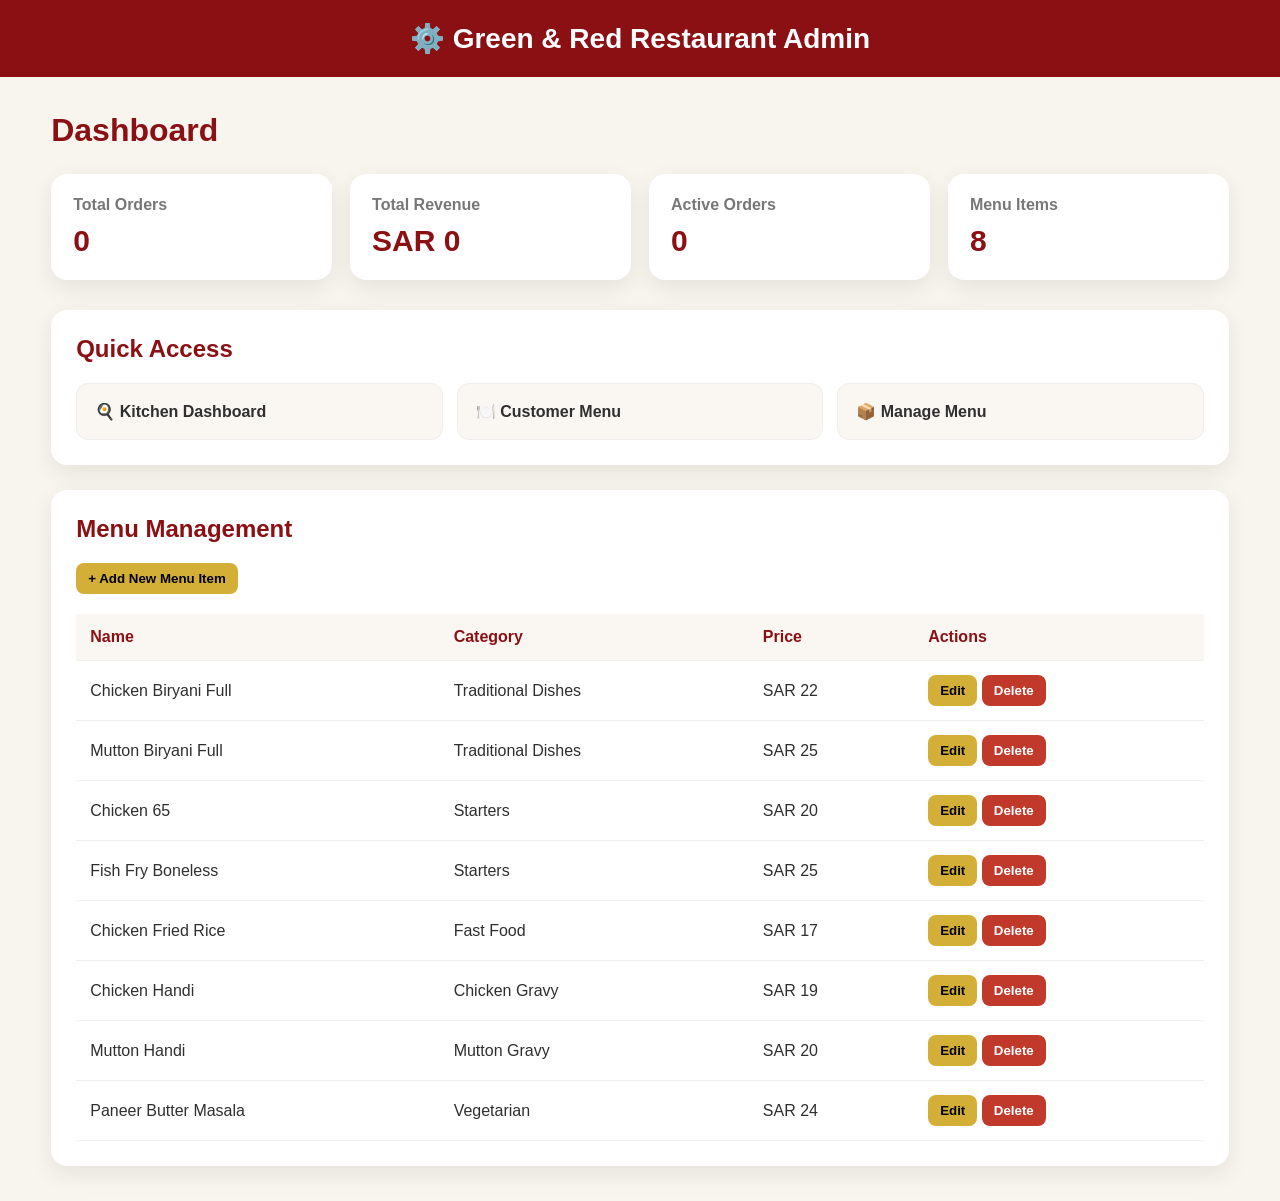
==== pages/admin.html @ 6f4e7e88 "Added dynamic menu categories linked to admin menu" ====
<!DOCTYPE html>
<html lang="en">
<head>
    <meta charset="UTF-8">
    <meta name="viewport" content="width=device-width, initial-scale=1.0">

    <title>Restaurant Admin Panel</title>

    <style>
        * {
            margin: 0;
            padding: 0;
            box-sizing: border-box;
        }

        body {
            font-family: Arial, Helvetica, sans-serif;
            background: #f8f5ef;
            color: #2f2f2f;
        }

        .page-header {
            background: #8b1014;
            color: white;
            padding: 22px;
            text-align: center;
            font-size: 28px;
            font-weight: bold;
        }

        .admin-page {
            width: 92%;
            max-width: 1200px;
            margin: 35px auto;
        }

        .admin-page h1 {
            color: #8b1014;
            margin-bottom: 25px;
        }

        .stats-grid {
            display: grid;
            grid-template-columns: repeat(auto-fit, minmax(220px, 1fr));
            gap: 18px;
            margin-bottom: 30px;
        }

        .stat-card {
            background: white;
            padding: 22px;
            border-radius: 16px;
            box-shadow: 0 8px 24px rgba(0, 0, 0, 0.08);
        }

        .stat-card h3 {
            color: #777;
            margin-bottom: 10px;
            font-size: 16px;
        }

        .stat-card strong {
            color: #8b1014;
            font-size: 30px;
        }

        .admin-section {
            background: white;
            padding: 25px;
            border-radius: 16px;
            box-shadow: 0 8px 24px rgba(0, 0, 0, 0.08);
            margin-bottom: 25px;
        }

        .admin-section h2 {
            color: #8b1014;
            margin-bottom: 20px;
        }

        .admin-links {
            display: grid;
            grid-template-columns: repeat(auto-fit, minmax(220px, 1fr));
            gap: 14px;
        }

        .admin-link {
            text-decoration: none;
            background: #faf7f2;
            color: #2f2f2f;
            padding: 18px;
            border-radius: 12px;
            font-weight: bold;
            border: 1px solid #eeeeee;
        }

        .admin-link:hover {
            border-color: #d4af37;
        }

        .menu-table {
            width: 100%;
            border-collapse: collapse;
        }

        .menu-table th,
        .menu-table td {
            padding: 14px;
            border-bottom: 1px solid #eeeeee;
            text-align: left;
        }

        .menu-table th {
            background: #faf7f2;
            color: #8b1014;
        }

        .action-button {
            border: none;
            padding: 8px 12px;
            border-radius: 8px;
            font-weight: bold;
            cursor: pointer;
        }

        .edit-button {
            background: #d4af37;
        }

        .delete-button {
            background: #c0392b;
            color: white;
        }

        @media (max-width: 700px) {
            .menu-table {
                font-size: 14px;
            }

            .menu-table th,
            .menu-table td {
                padding: 10px;
            }
        }
    </style>
</head>

<body>

    <div class="page-header">
        ⚙️ Green & Red Restaurant Admin
    </div>

    <main class="admin-page">

        <h1>Dashboard</h1>

        <section class="stats-grid">

            <div class="stat-card">
                <h3>Total Orders</h3>
                <strong id="totalOrders">0</strong>
            </div>

            <div class="stat-card">
                <h3>Total Revenue</h3>
                <strong>SAR <span id="totalRevenue">0</span></strong>
            </div>

            <div class="stat-card">
                <h3>Active Orders</h3>
                <strong id="activeOrders">0</strong>
            </div>

            <div class="stat-card">
                <h3>Menu Items</h3>
                <strong id="menuCount">0</strong>
            </div>

        </section>

        <section class="admin-section">

            <h2>Quick Access</h2>

            <div class="admin-links">

                <a class="admin-link" href="kitchen.html">
                    🍳 Kitchen Dashboard
                </a>

                <a class="admin-link" href="menu.html">
                    🍽️ Customer Menu
                </a>

                <a class="admin-link" href="#menuManagement">
                    📦 Manage Menu
                </a>

            </div>

        </section>

        <section id="menuManagement" class="admin-section">

            <h2>Menu Management</h2>
<button id="addMenuItemBtn" class="action-button edit-button" style="margin-bottom:20px;">
    + Add New Menu Item
</button>

<div id="addItemForm" style="display:none; margin-bottom:20px;">

    <input id="foodName" placeholder="Food Name"
        style="width:100%;padding:12px;margin-bottom:10px;">

    <input id="foodCategory" placeholder="Category"
        style="width:100%;padding:12px;margin-bottom:10px;">

    <input id="foodPrice" type="number" placeholder="Price"
        style="width:100%;padding:12px;margin-bottom:10px;">

    <button id="saveNewItem"
        class="action-button edit-button">
        Save Item
    </button>

</div>
            <table class="menu-table">

                <thead>
                    <tr>
                        <th>Name</th>
                        <th>Category</th>
                        <th>Price</th>
                        <th>Actions</th>
                    </tr>
                </thead>

                <tbody id="menuTableBody"></tbody>

            </table>

        </section>

    </main>

    <script>
        const defaultMenuItems = [
            {
                id: 1,
                name: "Chicken Biryani Full",
                category: "Traditional Dishes",
                price: 22
            },
            {
                id: 2,
                name: "Mutton Biryani Full",
                category: "Traditional Dishes",
                price: 25
            },
            {
                id: 3,
                name: "Chicken 65",
                category: "Starters",
                price: 20
            },
            {
                id: 4,
                name: "Fish Fry Boneless",
                category: "Starters",
                price: 25
            },
            {
                id: 5,
                name: "Chicken Fried Rice",
                category: "Fast Food",
                price: 17
            },
            {
                id: 6,
                name: "Chicken Handi",
                category: "Chicken Gravy",
                price: 19
            },
            {
                id: 7,
                name: "Mutton Handi",
                category: "Mutton Gravy",
                price: 20
            },
            {
                id: 8,
                name: "Paneer Butter Masala",
                category: "Vegetarian",
                price: 24
            }
        ];

        let menuItems =
            JSON.parse(localStorage.getItem("tableTapMenu")) ||
            defaultMenuItems;

        const orders =
            JSON.parse(localStorage.getItem("tableTapOrders")) || [];

        function loadStats() {
            const totalRevenue = orders.reduce(function (total, order) {
                return total + Number(order.total || 0);
            }, 0);

            const activeOrders = orders.filter(function (order) {
                return order.status !== "Completed";
            }).length;

            document.getElementById("totalOrders").textContent =
                orders.length;

            document.getElementById("totalRevenue").textContent =
                totalRevenue;

            document.getElementById("activeOrders").textContent =
                activeOrders;

            document.getElementById("menuCount").textContent =
                menuItems.length;
        }

        function renderMenuTable() {
            const tableBody =
                document.getElementById("menuTableBody");

            tableBody.innerHTML = "";

            menuItems.forEach(function (item) {
                const row = document.createElement("tr");

                row.innerHTML = `
                    <td>${item.name}</td>
                    <td>${item.category}</td>
                    <td>SAR ${item.price}</td>
                    <td>
                        <button
                            class="action-button edit-button"
                            onclick="editItem(${item.id})"
                        >
                            Edit
                        </button>

                        <button
                            class="action-button delete-button"
                            onclick="deleteItem(${item.id})"
                        >
                            Delete
                        </button>
                    </td>
                `;

                tableBody.appendChild(row);
            });
        }

        function editItem(itemId) {
            const item = menuItems.find(function (menuItem) {
                return menuItem.id === itemId;
            });

            if (!item) {
                return;
            }

            const newName =
                prompt("Enter item name:", item.name);

            const newPrice =
                prompt("Enter item price:", item.price);

            if (!newName || !newPrice) {
                return;
            }

            item.name = newName;
            item.price = Number(newPrice);

            saveMenu();
        }

        function deleteItem(itemId) {
            const confirmed =
                confirm("Are you sure you want to delete this item?");

            if (!confirmed) {
                return;
            }

            menuItems = menuItems.filter(function (item) {
                return item.id !== itemId;
            });

            saveMenu();
        }

        function saveMenu() {
    localStorage.setItem(
        "tableTapMenu",
        JSON.stringify(menuItems)
    );

    loadStats();
    renderMenuTable();
}

/* PASTE THE NEW ADD-ITEM CODE HERE */

const addMenuItemBtn =
    document.getElementById("addMenuItemBtn");

const addItemForm =
    document.getElementById("addItemForm");

const saveNewItem =
    document.getElementById("saveNewItem");

addMenuItemBtn.addEventListener("click", function () {
    if (addItemForm.style.display === "none") {
        addItemForm.style.display = "block";
        addMenuItemBtn.textContent = "Close Form";
    } else {
        addItemForm.style.display = "none";
        addMenuItemBtn.textContent = "+ Add New Menu Item";
    }
});

saveNewItem.addEventListener("click", function () {
    const name =
        document.getElementById("foodName").value.trim();

    const category =
        document.getElementById("foodCategory").value.trim();

    const price =
        Number(document.getElementById("foodPrice").value);

    if (!name || !category || price <= 0) {
        alert("Please enter a valid name, category and price.");
        return;
    }

    const newItem = {
        id: Date.now(),
        name: name,
        category: category,
        price: price
    };

    menuItems.push(newItem);

    document.getElementById("foodName").value = "";
    document.getElementById("foodCategory").value = "";
    document.getElementById("foodPrice").value = "";

    addItemForm.style.display = "none";
    addMenuItemBtn.textContent = "+ Add New Menu Item";

    saveMenu();

    alert("Menu item added successfully.");
});

saveMenu();

        saveMenu();
    </script>

</body>
</html>
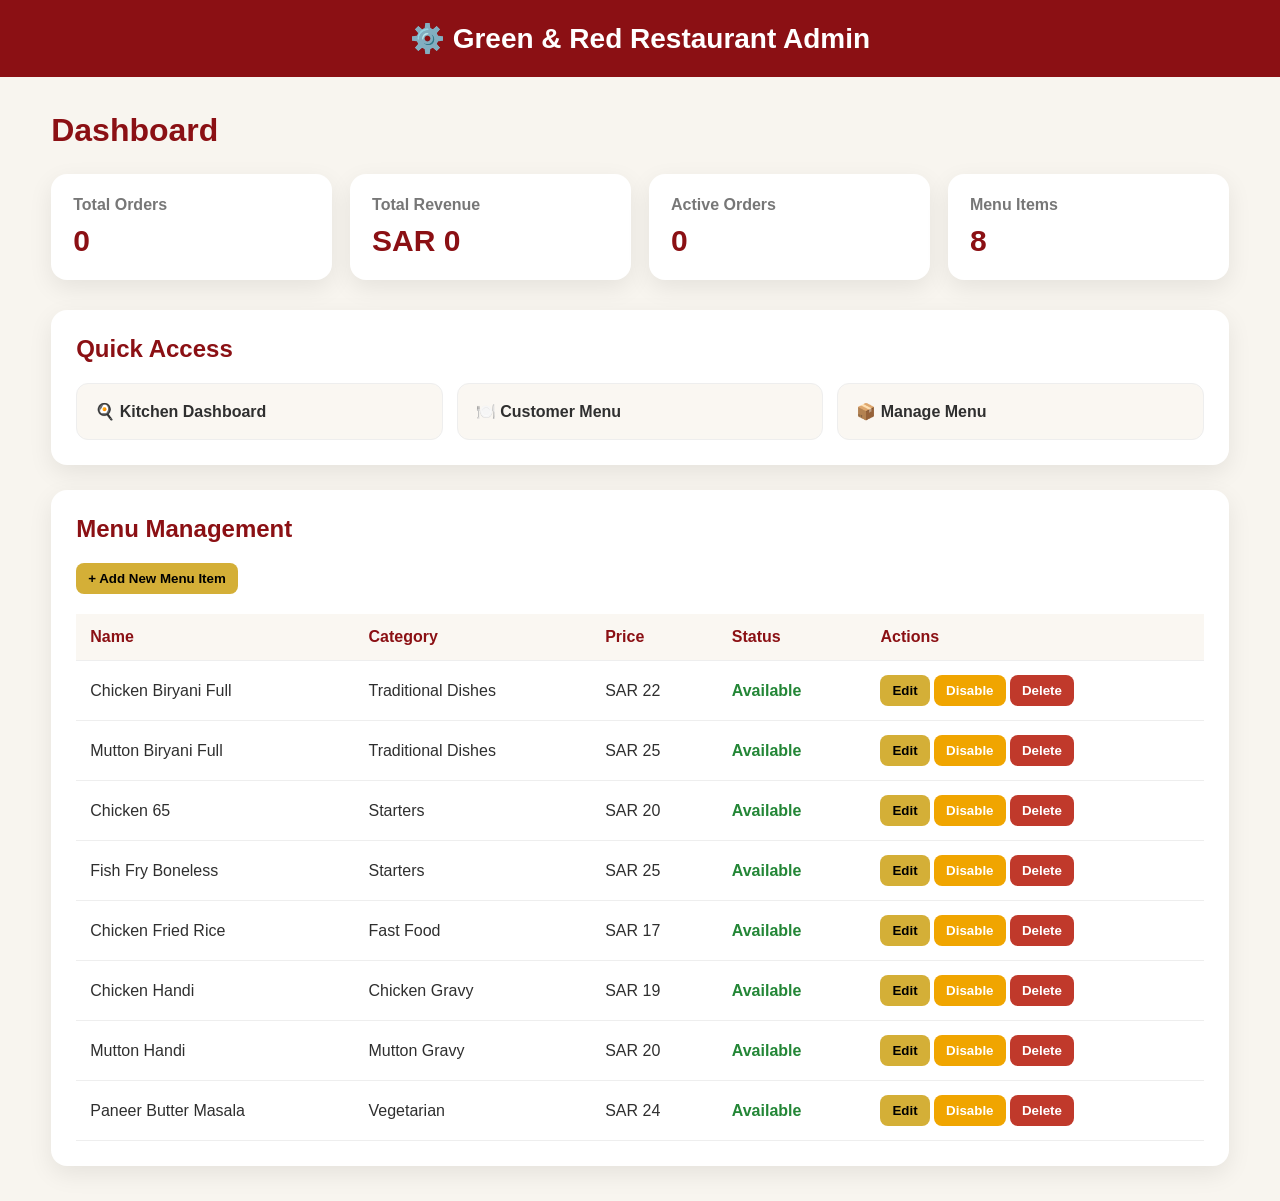
==== commit 9cd30cf8: "Added item availability and out of stock management" ====
--- a/pages/admin.html
+++ b/pages/admin.html
@@ -211,28 +211,53 @@
 
     <input id="foodName" placeholder="Food Name"
         style="width:100%;padding:12px;margin-bottom:10px;">
-
-    <input id="foodCategory" placeholder="Category"
-        style="width:100%;padding:12px;margin-bottom:10px;">
-
-    <input id="foodPrice" type="number" placeholder="Price"
-        style="width:100%;padding:12px;margin-bottom:10px;">
-
-    <button id="saveNewItem"
-        class="action-button edit-button">
-        Save Item
-    </button>
+        
+
+    <select
+    id="foodCategory"
+    style="width:100%;padding:12px;margin-bottom:10px;"
+>
+    <option value="">Select Category</option>
+</select>
+
+<input
+    id="newCategory"
+    placeholder="Or create a new category"
+    style="width:100%;padding:12px;margin-bottom:10px;"
+>
+
+    <input
+    id="foodPrice"
+    type="number"
+    placeholder="Price"
+    style="width:100%;padding:12px;margin-bottom:10px;"
+>
+
+<input
+    id="foodImage"
+    type="url"
+    placeholder="Food Image URL"
+    style="width:100%;padding:12px;margin-bottom:10px;"
+>
+
+<button
+    id="saveNewItem"
+    class="action-button edit-button"
+>
+    Save Item
+</button>
 
 </div>
             <table class="menu-table">
 
                 <thead>
                     <tr>
-                        <th>Name</th>
-                        <th>Category</th>
-                        <th>Price</th>
-                        <th>Actions</th>
-                    </tr>
+    <th>Name</th>
+    <th>Category</th>
+    <th>Price</th>
+    <th>Status</th>
+    <th>Actions</th>
+                 </tr>
                 </thead>
 
                 <tbody id="menuTableBody"></tbody>
@@ -244,231 +269,370 @@
     </main>
 
     <script>
-        const defaultMenuItems = [
-            {
-                id: 1,
-                name: "Chicken Biryani Full",
-                category: "Traditional Dishes",
-                price: 22
-            },
-            {
-                id: 2,
-                name: "Mutton Biryani Full",
-                category: "Traditional Dishes",
-                price: 25
-            },
-            {
-                id: 3,
-                name: "Chicken 65",
-                category: "Starters",
-                price: 20
-            },
-            {
-                id: 4,
-                name: "Fish Fry Boneless",
-                category: "Starters",
-                price: 25
-            },
-            {
-                id: 5,
-                name: "Chicken Fried Rice",
-                category: "Fast Food",
-                price: 17
-            },
-            {
-                id: 6,
-                name: "Chicken Handi",
-                category: "Chicken Gravy",
-                price: 19
-            },
-            {
-                id: 7,
-                name: "Mutton Handi",
-                category: "Mutton Gravy",
-                price: 20
-            },
-            {
-                id: 8,
-                name: "Paneer Butter Masala",
-                category: "Vegetarian",
-                price: 24
+    const defaultMenuItems = [
+        {
+            id: 1,
+            name: "Chicken Biryani Full",
+            category: "Traditional Dishes",
+            price: 22,
+            image: ""
+        },
+        {
+            id: 2,
+            name: "Mutton Biryani Full",
+            category: "Traditional Dishes",
+            price: 25,
+            image: ""
+        },
+        {
+            id: 3,
+            name: "Chicken 65",
+            category: "Starters",
+            price: 20,
+            image: ""
+        },
+        {
+            id: 4,
+            name: "Fish Fry Boneless",
+            category: "Starters",
+            price: 25,
+            image: ""
+        },
+        {
+            id: 5,
+            name: "Chicken Fried Rice",
+            category: "Fast Food",
+            price: 17,
+            image: ""
+        },
+        {
+            id: 6,
+            name: "Chicken Handi",
+            category: "Chicken Gravy",
+            price: 19,
+            image: ""
+        },
+        {
+            id: 7,
+            name: "Mutton Handi",
+            category: "Mutton Gravy",
+            price: 20,
+            image: ""
+        },
+        {
+            id: 8,
+            name: "Paneer Butter Masala",
+            category: "Vegetarian",
+            price: 24,
+            image: ""
+        }
+    ];
+
+    let menuItems =
+    JSON.parse(localStorage.getItem("tableTapMenu")) ||
+    defaultMenuItems;
+
+menuItems = menuItems.map(function (item) {
+    return {
+        ...item,
+        available: item.available !== false
+    };
+});
+
+    const orders =
+        JSON.parse(localStorage.getItem("tableTapOrders")) || [];
+
+    const addMenuItemBtn =
+        document.getElementById("addMenuItemBtn");
+
+    const addItemForm =
+        document.getElementById("addItemForm");
+
+    const saveNewItem =
+        document.getElementById("saveNewItem");
+
+    const foodCategory =
+        document.getElementById("foodCategory");
+
+    const newCategory =
+        document.getElementById("newCategory");
+
+    function cleanCategory(value) {
+        return String(value || "")
+            .trim()
+            .replace(/\s+/g, " ");
+    }
+
+    function categoryKey(value) {
+        return cleanCategory(value).toLowerCase();
+    }
+
+    function getCategories() {
+        const categoryMap = new Map();
+
+        menuItems.forEach(function (item) {
+            const category = cleanCategory(item.category);
+            const key = categoryKey(category);
+
+            if (category && !categoryMap.has(key)) {
+                categoryMap.set(key, category);
             }
-        ];
-
-        let menuItems =
-            JSON.parse(localStorage.getItem("tableTapMenu")) ||
-            defaultMenuItems;
-
-        const orders =
-            JSON.parse(localStorage.getItem("tableTapOrders")) || [];
-
-        function loadStats() {
-            const totalRevenue = orders.reduce(function (total, order) {
-                return total + Number(order.total || 0);
-            }, 0);
-
-            const activeOrders = orders.filter(function (order) {
-                return order.status !== "Completed";
-            }).length;
-
-            document.getElementById("totalOrders").textContent =
-                orders.length;
-
-            document.getElementById("totalRevenue").textContent =
-                totalRevenue;
-
-            document.getElementById("activeOrders").textContent =
-                activeOrders;
-
-            document.getElementById("menuCount").textContent =
-                menuItems.length;
-        }
-
-        function renderMenuTable() {
-            const tableBody =
-                document.getElementById("menuTableBody");
-
-            tableBody.innerHTML = "";
-
-            menuItems.forEach(function (item) {
-                const row = document.createElement("tr");
-
-                row.innerHTML = `
-                    <td>${item.name}</td>
-                    <td>${item.category}</td>
-                    <td>SAR ${item.price}</td>
-                    <td>
-                        <button
-                            class="action-button edit-button"
-                            onclick="editItem(${item.id})"
-                        >
-                            Edit
-                        </button>
-
-                        <button
-                            class="action-button delete-button"
-                            onclick="deleteItem(${item.id})"
-                        >
-                            Delete
-                        </button>
-                    </td>
-                `;
-
-                tableBody.appendChild(row);
+        });
+
+        return Array.from(categoryMap.values());
+    }
+
+    function loadCategoryOptions() {
+        foodCategory.innerHTML =
+            `<option value="">Select Category</option>`;
+
+        getCategories().forEach(function (category) {
+            const option = document.createElement("option");
+
+            option.value = category;
+            option.textContent = category;
+
+            foodCategory.appendChild(option);
+        });
+    }
+
+    function loadStats() {
+        const totalRevenue = orders.reduce(function (total, order) {
+            return total + Number(order.total || 0);
+        }, 0);
+
+        const activeOrders = orders.filter(function (order) {
+            return order.status !== "Completed";
+        }).length;
+
+        document.getElementById("totalOrders").textContent =
+            orders.length;
+
+        document.getElementById("totalRevenue").textContent =
+            totalRevenue;
+
+        document.getElementById("activeOrders").textContent =
+            activeOrders;
+
+        document.getElementById("menuCount").textContent =
+            menuItems.length;
+    }
+
+    function renderMenuTable() {
+        const tableBody =
+            document.getElementById("menuTableBody");
+
+        tableBody.innerHTML = "";
+
+        menuItems.forEach(function (item) {
+            const row = document.createElement("tr");
+
+            row.innerHTML = `
+    <td>
+        ${
+            item.image
+                ? `<img src="${item.image}"
+                      alt="${item.name}"
+                      style="width:60px;height:45px;
+                      object-fit:cover;border-radius:8px;
+                      margin-right:10px;vertical-align:middle;">`
+                : ""
+        }
+
+        ${item.name}
+    </td>
+
+    <td>${item.category}</td>
+
+    <td>SAR ${item.price}</td>
+
+    <td>
+        ${
+            item.available
+                ? `<strong style="color:#238636;">Available</strong>`
+                : `<strong style="color:#c0392b;">Out of Stock</strong>`
+        }
+    </td>
+
+    <td>
+        <button
+            class="action-button edit-button"
+            onclick="editItem(${item.id})"
+        >
+            Edit
+        </button>
+
+        <button
+            class="action-button"
+            style="
+                background:${item.available ? "#f0a500" : "#2e9d56"};
+                color:white;
+            "
+            onclick="toggleAvailability(${item.id})"
+        >
+            ${item.available ? "Disable" : "Enable"}
+        </button>
+
+        <button
+            class="action-button delete-button"
+            onclick="deleteItem(${item.id})"
+        >
+            Delete
+        </button>
+    </td>
+`;
+
+            tableBody.appendChild(row);
+        });
+    }
+
+    function editItem(itemId) {
+        const item = menuItems.find(function (menuItem) {
+            return String(menuItem.id) === String(itemId);
+        });
+
+        if (!item) {
+            return;
+        }
+
+        const newName =
+            prompt("Enter item name:", item.name);
+
+        const newPrice =
+            prompt("Enter item price:", item.price);
+
+        const newImage =
+            prompt("Enter image URL:", item.image || "");
+
+        if (!newName || !newPrice) {
+            return;
+        }
+
+        item.name = newName.trim();
+        item.price = Number(newPrice);
+        item.image = newImage ? newImage.trim() : "";
+
+        saveMenu();
+    }
+function toggleAvailability(itemId) {
+    const item = menuItems.find(function (menuItem) {
+        return String(menuItem.id) === String(itemId);
+    });
+
+    if (!item) {
+        return;
+    }
+
+    item.available = !item.available;
+
+    saveMenu();
+}
+    function deleteItem(itemId) {
+        const confirmed =
+            confirm("Are you sure you want to delete this item?");
+
+        if (!confirmed) {
+            return;
+        }
+
+        menuItems = menuItems.filter(function (item) {
+            return String(item.id) !== String(itemId);
+        });
+
+        saveMenu();
+    }
+
+    function saveMenu() {
+        localStorage.setItem(
+            "tableTapMenu",
+            JSON.stringify(menuItems)
+        );
+
+        loadStats();
+        renderMenuTable();
+        loadCategoryOptions();
+    }
+
+    addMenuItemBtn.addEventListener("click", function () {
+        const isHidden =
+            addItemForm.style.display === "none";
+
+        addItemForm.style.display =
+            isHidden ? "block" : "none";
+
+        addMenuItemBtn.textContent =
+            isHidden
+                ? "Close Form"
+                : "+ Add New Menu Item";
+    });
+
+    saveNewItem.addEventListener("click", function () {
+        const name =
+            document.getElementById("foodName").value.trim();
+
+        const selectedCategory =
+            cleanCategory(foodCategory.value);
+
+        const typedCategory =
+            cleanCategory(newCategory.value);
+
+        const price =
+            Number(document.getElementById("foodPrice").value);
+
+        const image =
+            document.getElementById("foodImage").value.trim();
+
+        if (!name || price <= 0) {
+            alert("Please enter a valid food name and price.");
+            return;
+        }
+
+        if (!selectedCategory && !typedCategory) {
+            alert("Please select or create a category.");
+            return;
+        }
+
+        const existingCategory =
+            getCategories().find(function (category) {
+                return (
+                    categoryKey(category) ===
+                    categoryKey(typedCategory)
+                );
             });
-        }
-
-        function editItem(itemId) {
-            const item = menuItems.find(function (menuItem) {
-                return menuItem.id === itemId;
-            });
-
-            if (!item) {
-                return;
-            }
-
-            const newName =
-                prompt("Enter item name:", item.name);
-
-            const newPrice =
-                prompt("Enter item price:", item.price);
-
-            if (!newName || !newPrice) {
-                return;
-            }
-
-            item.name = newName;
-            item.price = Number(newPrice);
-
-            saveMenu();
-        }
-
-        function deleteItem(itemId) {
-            const confirmed =
-                confirm("Are you sure you want to delete this item?");
-
-            if (!confirmed) {
-                return;
-            }
-
-            menuItems = menuItems.filter(function (item) {
-                return item.id !== itemId;
-            });
-
-            saveMenu();
-        }
-
-        function saveMenu() {
-    localStorage.setItem(
-        "tableTapMenu",
-        JSON.stringify(menuItems)
-    );
-
-    loadStats();
-    renderMenuTable();
-}
-
-/* PASTE THE NEW ADD-ITEM CODE HERE */
-
-const addMenuItemBtn =
-    document.getElementById("addMenuItemBtn");
-
-const addItemForm =
-    document.getElementById("addItemForm");
-
-const saveNewItem =
-    document.getElementById("saveNewItem");
-
-addMenuItemBtn.addEventListener("click", function () {
-    if (addItemForm.style.display === "none") {
-        addItemForm.style.display = "block";
-        addMenuItemBtn.textContent = "Close Form";
-    } else {
+
+        const finalCategory =
+            typedCategory
+                ? existingCategory || typedCategory
+                : selectedCategory;
+
+        const newItem = {
+    id: Date.now(),
+    name: name,
+    category: finalCategory,
+    price: price,
+    image: image,
+    available: true
+};
+
+        menuItems.push(newItem);
+
+        document.getElementById("foodName").value = "";
+        document.getElementById("foodPrice").value = "";
+        document.getElementById("foodImage").value = "";
+        foodCategory.value = "";
+        newCategory.value = "";
+
         addItemForm.style.display = "none";
-        addMenuItemBtn.textContent = "+ Add New Menu Item";
-    }
-});
-
-saveNewItem.addEventListener("click", function () {
-    const name =
-        document.getElementById("foodName").value.trim();
-
-    const category =
-        document.getElementById("foodCategory").value.trim();
-
-    const price =
-        Number(document.getElementById("foodPrice").value);
-
-    if (!name || !category || price <= 0) {
-        alert("Please enter a valid name, category and price.");
-        return;
-    }
-
-    const newItem = {
-        id: Date.now(),
-        name: name,
-        category: category,
-        price: price
-    };
-
-    menuItems.push(newItem);
-
-    document.getElementById("foodName").value = "";
-    document.getElementById("foodCategory").value = "";
-    document.getElementById("foodPrice").value = "";
-
-    addItemForm.style.display = "none";
-    addMenuItemBtn.textContent = "+ Add New Menu Item";
-
+        addMenuItemBtn.textContent =
+            "+ Add New Menu Item";
+
+        saveMenu();
+
+        alert("Menu item added successfully.");
+    });
+
+    loadCategoryOptions();
     saveMenu();
-
-    alert("Menu item added successfully.");
-});
-
-saveMenu();
-
-        saveMenu();
-    </script>
-
+</script>
 </body>
 </html>
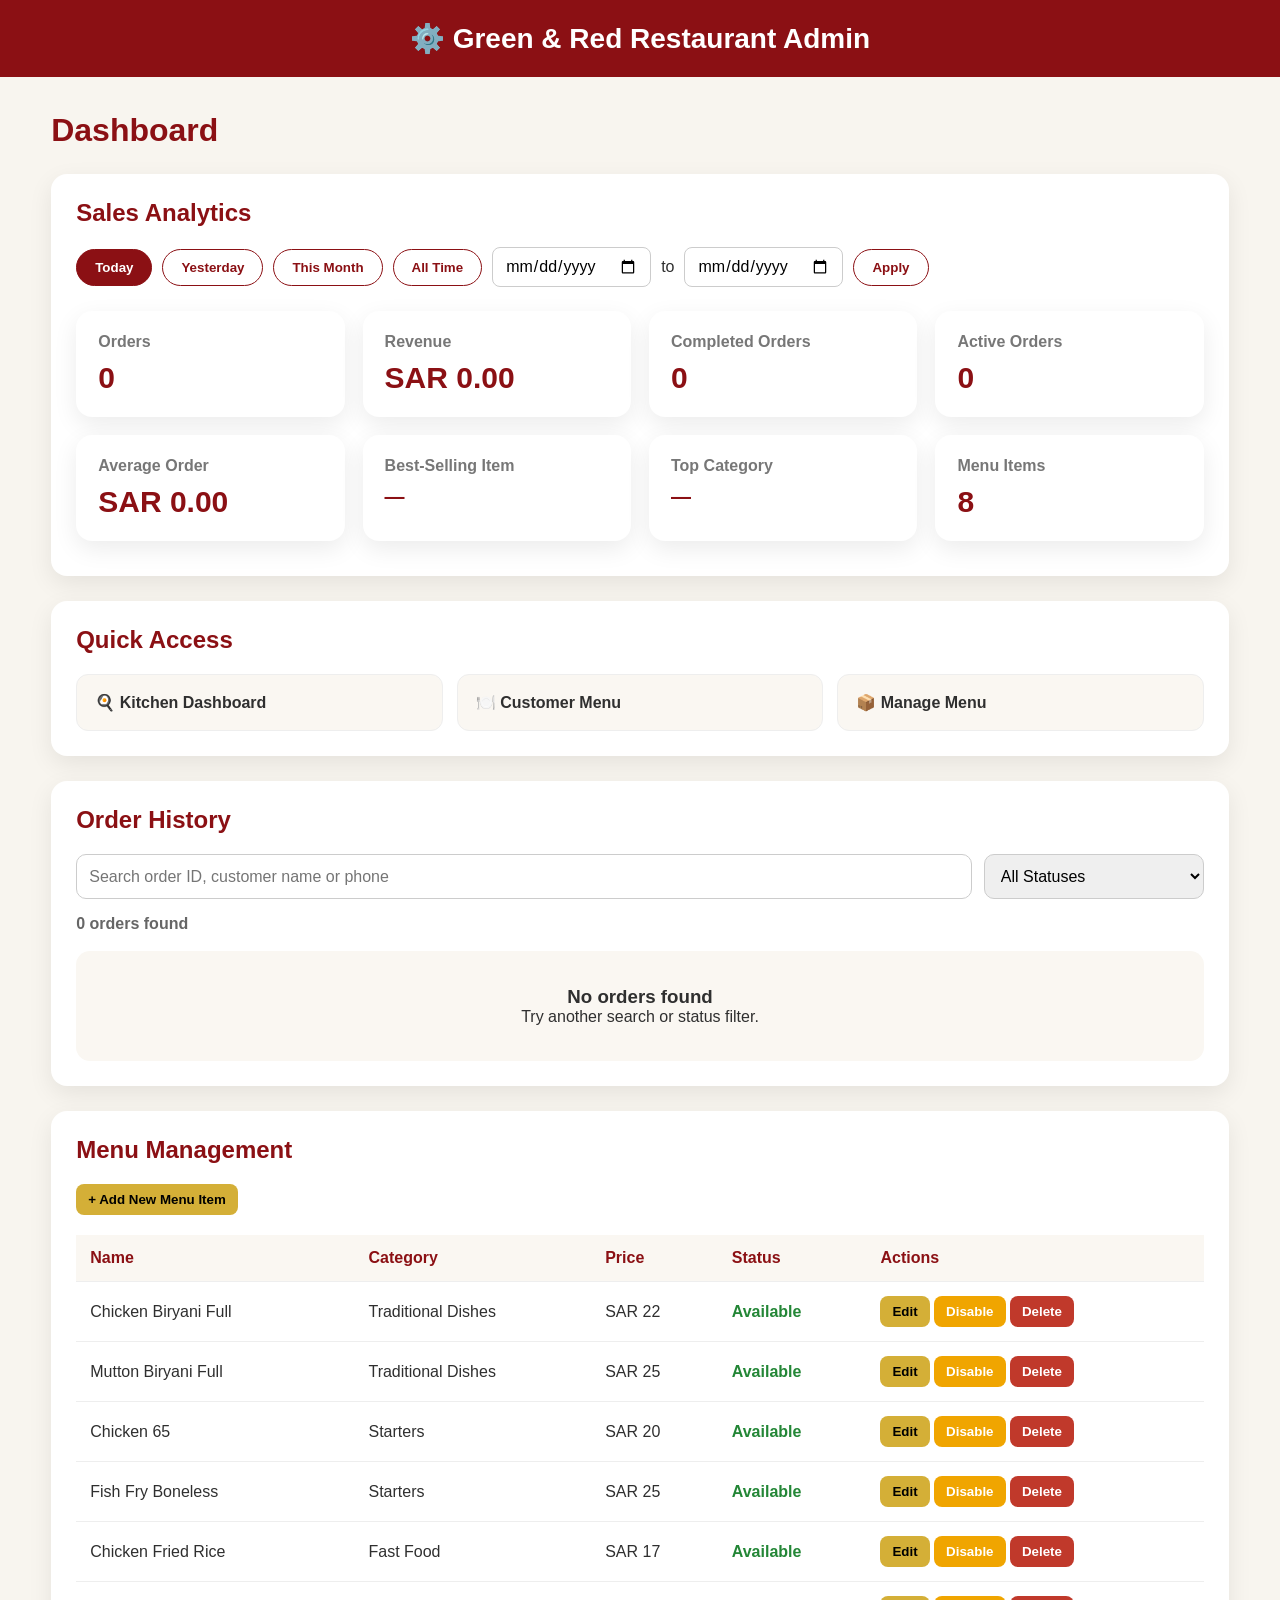
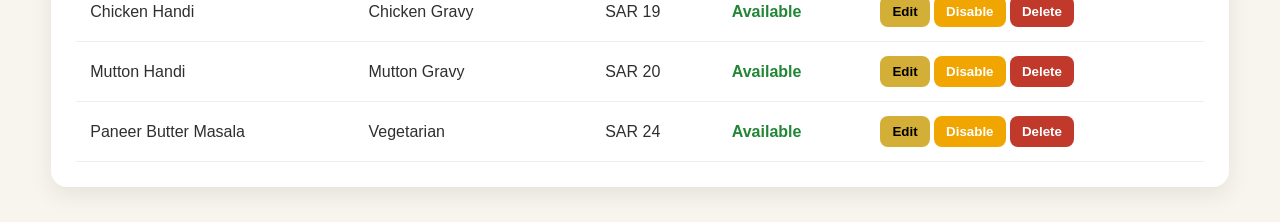
==== commit 8bf832cb: "Added sales analytics and searchable order history" ====
--- a/pages/admin.html
+++ b/pages/admin.html
@@ -3,7 +3,6 @@
 <head>
     <meta charset="UTF-8">
     <meta name="viewport" content="width=device-width, initial-scale=1.0">
-
     <title>Restaurant Admin Panel</title>
 
     <style>
@@ -34,34 +33,9 @@
             margin: 35px auto;
         }
 
-        .admin-page h1 {
+        .admin-page > h1 {
             color: #8b1014;
             margin-bottom: 25px;
-        }
-
-        .stats-grid {
-            display: grid;
-            grid-template-columns: repeat(auto-fit, minmax(220px, 1fr));
-            gap: 18px;
-            margin-bottom: 30px;
-        }
-
-        .stat-card {
-            background: white;
-            padding: 22px;
-            border-radius: 16px;
-            box-shadow: 0 8px 24px rgba(0, 0, 0, 0.08);
-        }
-
-        .stat-card h3 {
-            color: #777;
-            margin-bottom: 10px;
-            font-size: 16px;
-        }
-
-        .stat-card strong {
-            color: #8b1014;
-            font-size: 30px;
         }
 
         .admin-section {
@@ -75,6 +49,73 @@
         .admin-section h2 {
             color: #8b1014;
             margin-bottom: 20px;
+        }
+
+        .stats-grid {
+            display: grid;
+            grid-template-columns: repeat(auto-fit, minmax(220px, 1fr));
+            gap: 18px;
+            margin-bottom: 10px;
+        }
+
+        .stat-card {
+            background: white;
+            padding: 22px;
+            border-radius: 16px;
+            box-shadow: 0 8px 24px rgba(0, 0, 0, 0.08);
+        }
+
+        .stat-card h3 {
+            color: #777;
+            margin-bottom: 10px;
+            font-size: 16px;
+        }
+
+        .stat-card strong {
+            color: #8b1014;
+            font-size: 30px;
+        }
+
+        #bestSellingItem,
+        #topCategory {
+            font-size: 20px;
+        }
+
+        .analytics-filters {
+            display: flex;
+            flex-wrap: wrap;
+            align-items: center;
+            gap: 10px;
+            margin-bottom: 24px;
+        }
+
+        .analytics-filter {
+            border: 1px solid #8b1014;
+            background: white;
+            color: #8b1014;
+            padding: 10px 18px;
+            border-radius: 25px;
+            font-weight: bold;
+            cursor: pointer;
+        }
+
+        .analytics-filter.active {
+            background: #8b1014;
+            color: white;
+        }
+
+        .custom-date-filter {
+            display: flex;
+            align-items: center;
+            flex-wrap: wrap;
+            gap: 10px;
+        }
+
+        .custom-date-filter input {
+            padding: 9px 12px;
+            border: 1px solid #cccccc;
+            border-radius: 8px;
+            font: inherit;
         }
 
         .admin-links {
@@ -97,6 +138,106 @@
             border-color: #d4af37;
         }
 
+        .order-history-filters {
+            display: grid;
+            grid-template-columns: 1fr 220px;
+            gap: 12px;
+            margin-bottom: 16px;
+        }
+
+        .order-history-filters input,
+        .order-history-filters select {
+            width: 100%;
+            padding: 12px;
+            border: 1px solid #cccccc;
+            border-radius: 10px;
+            font: inherit;
+        }
+
+        .order-history-count {
+            margin-bottom: 18px;
+            color: #666666;
+            font-weight: bold;
+        }
+
+        .order-history-grid {
+            display: grid;
+            grid-template-columns: repeat(auto-fit, minmax(320px, 1fr));
+            gap: 18px;
+        }
+
+        .history-order-card {
+            background: #faf7f2;
+            border: 1px solid #eeeeee;
+            border-radius: 14px;
+            padding: 18px;
+        }
+
+        .history-order-card h3 {
+            color: #8b1014;
+            margin-bottom: 12px;
+        }
+
+        .history-order-meta {
+            margin-bottom: 14px;
+        }
+
+        .history-order-meta p {
+            margin: 6px 0;
+        }
+
+        .history-order-item {
+            display: flex;
+            justify-content: space-between;
+            gap: 12px;
+            padding: 7px 0;
+            border-bottom: 1px solid #e8e8e8;
+        }
+
+        .history-order-footer {
+            margin-top: 14px;
+            display: flex;
+            justify-content: space-between;
+            align-items: center;
+            gap: 12px;
+        }
+
+        .history-status {
+            display: inline-block;
+            padding: 7px 11px;
+            border-radius: 20px;
+            font-weight: bold;
+            background: #eeeeee;
+        }
+
+        .history-status-completed,
+        .history-status-ready {
+            background: #dff5e5;
+            color: #237944;
+        }
+
+        .history-status-preparing {
+            background: #ffe0a3;
+            color: #9a5d00;
+        }
+
+        .history-status-accepted {
+            background: #fff2c7;
+            color: #886700;
+        }
+
+        .history-status-new {
+            background: #ffe5e5;
+            color: #8b1014;
+        }
+
+        .history-empty {
+            background: #faf7f2;
+            padding: 35px;
+            border-radius: 14px;
+            text-align: center;
+        }
+
         .menu-table {
             width: 100%;
             border-collapse: collapse;
@@ -131,508 +272,856 @@
             color: white;
         }
 
+        .form-control {
+            width: 100%;
+            padding: 12px;
+            margin-bottom: 10px;
+        }
+
         @media (max-width: 700px) {
             .menu-table {
                 font-size: 14px;
+                display: block;
+                overflow-x: auto;
             }
 
             .menu-table th,
             .menu-table td {
                 padding: 10px;
             }
+
+            .order-history-filters {
+                grid-template-columns: 1fr;
+            }
+        }
+
+        @media (max-width: 600px) {
+            .custom-date-filter {
+                width: 100%;
+            }
+
+            .custom-date-filter input {
+                flex: 1;
+                min-width: 140px;
+            }
         }
     </style>
 </head>
 
 <body>
-
     <div class="page-header">
         ⚙️ Green & Red Restaurant Admin
     </div>
 
     <main class="admin-page">
-
         <h1>Dashboard</h1>
 
-        <section class="stats-grid">
-
-            <div class="stat-card">
-                <h3>Total Orders</h3>
-                <strong id="totalOrders">0</strong>
+        <section class="admin-section">
+            <h2>Sales Analytics</h2>
+
+            <div class="analytics-filters">
+                <button type="button" class="analytics-filter active" data-period="today">Today</button>
+                <button type="button" class="analytics-filter" data-period="yesterday">Yesterday</button>
+                <button type="button" class="analytics-filter" data-period="month">This Month</button>
+                <button type="button" class="analytics-filter" data-period="all">All Time</button>
+
+                <div class="custom-date-filter">
+                    <input type="date" id="analyticsStartDate" aria-label="Start date">
+                    <span>to</span>
+                    <input type="date" id="analyticsEndDate" aria-label="End date">
+                    <button type="button" id="applyCustomDate" class="analytics-filter">Apply</button>
+                </div>
             </div>
 
-            <div class="stat-card">
-                <h3>Total Revenue</h3>
-                <strong>SAR <span id="totalRevenue">0</span></strong>
+            <section class="stats-grid">
+                <div class="stat-card">
+                    <h3>Orders</h3>
+                    <strong id="totalOrders">0</strong>
+                </div>
+
+                <div class="stat-card">
+                    <h3>Revenue</h3>
+                    <strong>SAR <span id="totalRevenue">0.00</span></strong>
+                </div>
+
+                <div class="stat-card">
+                    <h3>Completed Orders</h3>
+                    <strong id="completedOrders">0</strong>
+                </div>
+
+                <div class="stat-card">
+                    <h3>Active Orders</h3>
+                    <strong id="activeOrders">0</strong>
+                </div>
+
+                <div class="stat-card">
+                    <h3>Average Order</h3>
+                    <strong>SAR <span id="averageOrder">0.00</span></strong>
+                </div>
+
+                <div class="stat-card">
+                    <h3>Best-Selling Item</h3>
+                    <strong id="bestSellingItem">—</strong>
+                </div>
+
+                <div class="stat-card">
+                    <h3>Top Category</h3>
+                    <strong id="topCategory">—</strong>
+                </div>
+
+                <div class="stat-card">
+                    <h3>Menu Items</h3>
+                    <strong id="menuCount">0</strong>
+                </div>
+            </section>
+        </section>
+
+        <section class="admin-section">
+            <h2>Quick Access</h2>
+
+            <div class="admin-links">
+                <a class="admin-link" href="kitchen.html">🍳 Kitchen Dashboard</a>
+                <a class="admin-link" href="menu.html">🍽️ Customer Menu</a>
+                <a class="admin-link" href="#menuManagement">📦 Manage Menu</a>
             </div>
-
-            <div class="stat-card">
-                <h3>Active Orders</h3>
-                <strong id="activeOrders">0</strong>
+        </section>
+
+        <section id="orderHistory" class="admin-section">
+            <h2>Order History</h2>
+
+            <div class="order-history-filters">
+                <input
+                    type="search"
+                    id="orderSearch"
+                    placeholder="Search order ID, customer name or phone"
+                >
+
+                <select id="orderStatusFilter">
+                    <option value="all">All Statuses</option>
+                    <option value="New">New</option>
+                    <option value="Accepted">Accepted</option>
+                    <option value="Preparing">Preparing</option>
+                    <option value="Ready">Ready</option>
+                    <option value="Completed">Completed</option>
+                </select>
             </div>
 
-            <div class="stat-card">
-                <h3>Menu Items</h3>
-                <strong id="menuCount">0</strong>
+            <p id="orderHistoryCount" class="order-history-count">0 orders found</p>
+            <div id="orderHistoryContainer" class="order-history-grid"></div>
+        </section>
+
+        <section id="menuManagement" class="admin-section">
+            <h2>Menu Management</h2>
+
+            <button
+                id="addMenuItemBtn"
+                class="action-button edit-button"
+                style="margin-bottom:20px;"
+            >
+                + Add New Menu Item
+            </button>
+
+            <div id="addItemForm" style="display:none; margin-bottom:20px;">
+                <input id="foodName" class="form-control" placeholder="Food Name">
+
+                <select id="foodCategory" class="form-control">
+                    <option value="">Select Category</option>
+                </select>
+
+                <input
+                    id="newCategory"
+                    class="form-control"
+                    placeholder="Or create a new category"
+                >
+
+                <input
+                    id="foodPrice"
+                    class="form-control"
+                    type="number"
+                    placeholder="Price"
+                >
+
+                <input
+                    id="foodImage"
+                    class="form-control"
+                    type="url"
+                    placeholder="Food Image URL"
+                >
+
+                <button id="saveNewItem" class="action-button edit-button">
+                    Save Item
+                </button>
             </div>
 
-        </section>
-
-        <section class="admin-section">
-
-            <h2>Quick Access</h2>
-
-            <div class="admin-links">
-
-                <a class="admin-link" href="kitchen.html">
-                    🍳 Kitchen Dashboard
-                </a>
-
-                <a class="admin-link" href="menu.html">
-                    🍽️ Customer Menu
-                </a>
-
-                <a class="admin-link" href="#menuManagement">
-                    📦 Manage Menu
-                </a>
-
-            </div>
-
-        </section>
-
-        <section id="menuManagement" class="admin-section">
-
-            <h2>Menu Management</h2>
-<button id="addMenuItemBtn" class="action-button edit-button" style="margin-bottom:20px;">
-    + Add New Menu Item
-</button>
-
-<div id="addItemForm" style="display:none; margin-bottom:20px;">
-
-    <input id="foodName" placeholder="Food Name"
-        style="width:100%;padding:12px;margin-bottom:10px;">
-        
-
-    <select
-    id="foodCategory"
-    style="width:100%;padding:12px;margin-bottom:10px;"
->
-    <option value="">Select Category</option>
-</select>
-
-<input
-    id="newCategory"
-    placeholder="Or create a new category"
-    style="width:100%;padding:12px;margin-bottom:10px;"
->
-
-    <input
-    id="foodPrice"
-    type="number"
-    placeholder="Price"
-    style="width:100%;padding:12px;margin-bottom:10px;"
->
-
-<input
-    id="foodImage"
-    type="url"
-    placeholder="Food Image URL"
-    style="width:100%;padding:12px;margin-bottom:10px;"
->
-
-<button
-    id="saveNewItem"
-    class="action-button edit-button"
->
-    Save Item
-</button>
-
-</div>
             <table class="menu-table">
-
                 <thead>
                     <tr>
-    <th>Name</th>
-    <th>Category</th>
-    <th>Price</th>
-    <th>Status</th>
-    <th>Actions</th>
-                 </tr>
+                        <th>Name</th>
+                        <th>Category</th>
+                        <th>Price</th>
+                        <th>Status</th>
+                        <th>Actions</th>
+                    </tr>
                 </thead>
-
                 <tbody id="menuTableBody"></tbody>
-
             </table>
-
         </section>
-
     </main>
 
     <script>
-    const defaultMenuItems = [
-        {
-            id: 1,
-            name: "Chicken Biryani Full",
-            category: "Traditional Dishes",
-            price: 22,
-            image: ""
-        },
-        {
-            id: 2,
-            name: "Mutton Biryani Full",
-            category: "Traditional Dishes",
-            price: 25,
-            image: ""
-        },
-        {
-            id: 3,
-            name: "Chicken 65",
-            category: "Starters",
-            price: 20,
-            image: ""
-        },
-        {
-            id: 4,
-            name: "Fish Fry Boneless",
-            category: "Starters",
-            price: 25,
-            image: ""
-        },
-        {
-            id: 5,
-            name: "Chicken Fried Rice",
-            category: "Fast Food",
-            price: 17,
-            image: ""
-        },
-        {
-            id: 6,
-            name: "Chicken Handi",
-            category: "Chicken Gravy",
-            price: 19,
-            image: ""
-        },
-        {
-            id: 7,
-            name: "Mutton Handi",
-            category: "Mutton Gravy",
-            price: 20,
-            image: ""
-        },
-        {
-            id: 8,
-            name: "Paneer Butter Masala",
-            category: "Vegetarian",
-            price: 24,
-            image: ""
-        }
-    ];
-
-    let menuItems =
-    JSON.parse(localStorage.getItem("tableTapMenu")) ||
-    defaultMenuItems;
-
-menuItems = menuItems.map(function (item) {
-    return {
-        ...item,
-        available: item.available !== false
-    };
-});
-
-    const orders =
-        JSON.parse(localStorage.getItem("tableTapOrders")) || [];
-
-    const addMenuItemBtn =
-        document.getElementById("addMenuItemBtn");
-
-    const addItemForm =
-        document.getElementById("addItemForm");
-
-    const saveNewItem =
-        document.getElementById("saveNewItem");
-
-    const foodCategory =
-        document.getElementById("foodCategory");
-
-    const newCategory =
-        document.getElementById("newCategory");
-
-    function cleanCategory(value) {
-        return String(value || "")
-            .trim()
-            .replace(/\s+/g, " ");
-    }
-
-    function categoryKey(value) {
-        return cleanCategory(value).toLowerCase();
-    }
-
-    function getCategories() {
-        const categoryMap = new Map();
-
-        menuItems.forEach(function (item) {
-            const category = cleanCategory(item.category);
-            const key = categoryKey(category);
-
-            if (category && !categoryMap.has(key)) {
-                categoryMap.set(key, category);
-            }
+        const defaultMenuItems = [
+            { id: 1, name: "Chicken Biryani Full", category: "Traditional Dishes", price: 22, image: "", available: true },
+            { id: 2, name: "Mutton Biryani Full", category: "Traditional Dishes", price: 25, image: "", available: true },
+            { id: 3, name: "Chicken 65", category: "Starters", price: 20, image: "", available: true },
+            { id: 4, name: "Fish Fry Boneless", category: "Starters", price: 25, image: "", available: true },
+            { id: 5, name: "Chicken Fried Rice", category: "Fast Food", price: 17, image: "", available: true },
+            { id: 6, name: "Chicken Handi", category: "Chicken Gravy", price: 19, image: "", available: true },
+            { id: 7, name: "Mutton Handi", category: "Mutton Gravy", price: 20, image: "", available: true },
+            { id: 8, name: "Paneer Butter Masala", category: "Vegetarian", price: 24, image: "", available: true }
+        ];
+
+        let menuItems =
+            JSON.parse(localStorage.getItem("tableTapMenu")) ||
+            defaultMenuItems;
+
+        menuItems = menuItems.map(function (item) {
+            return {
+                ...item,
+                available: item.available !== false
+            };
         });
 
-        return Array.from(categoryMap.values());
-    }
-
-    function loadCategoryOptions() {
-        foodCategory.innerHTML =
-            `<option value="">Select Category</option>`;
-
-        getCategories().forEach(function (category) {
-            const option = document.createElement("option");
-
-            option.value = category;
-            option.textContent = category;
-
-            foodCategory.appendChild(option);
+        let orders =
+            JSON.parse(localStorage.getItem("tableTapOrders")) || [];
+
+        let selectedAnalyticsPeriod = "today";
+        let customStartDate = null;
+        let customEndDate = null;
+
+        const addMenuItemBtn = document.getElementById("addMenuItemBtn");
+        const addItemForm = document.getElementById("addItemForm");
+        const saveNewItem = document.getElementById("saveNewItem");
+        const foodCategory = document.getElementById("foodCategory");
+        const newCategory = document.getElementById("newCategory");
+
+        const orderSearch = document.getElementById("orderSearch");
+        const orderStatusFilter = document.getElementById("orderStatusFilter");
+        const orderHistoryContainer = document.getElementById("orderHistoryContainer");
+        const orderHistoryCount = document.getElementById("orderHistoryCount");
+
+        const analyticsFilterButtons =
+            document.querySelectorAll(".analytics-filter[data-period]");
+
+        const startDateInput =
+            document.getElementById("analyticsStartDate");
+
+        const endDateInput =
+            document.getElementById("analyticsEndDate");
+
+        const applyCustomDateButton =
+            document.getElementById("applyCustomDate");
+
+        function cleanCategory(value) {
+            return String(value || "")
+                .trim()
+                .replace(/\s+/g, " ");
+        }
+
+        function categoryKey(value) {
+            return cleanCategory(value).toLowerCase();
+        }
+
+        function getCategories() {
+            const categoryMap = new Map();
+
+            menuItems.forEach(function (item) {
+                const category = cleanCategory(item.category);
+                const key = categoryKey(category);
+
+                if (category && !categoryMap.has(key)) {
+                    categoryMap.set(key, category);
+                }
+            });
+
+            return Array.from(categoryMap.values());
+        }
+
+        function loadCategoryOptions() {
+            foodCategory.innerHTML =
+                '<option value="">Select Category</option>';
+
+            getCategories().forEach(function (category) {
+                const option = document.createElement("option");
+                option.value = category;
+                option.textContent = category;
+                foodCategory.appendChild(option);
+            });
+        }
+
+        function getOrderDate(order) {
+            const dateValue = order.createdAt || order.completedAt;
+            const parsedDate = new Date(dateValue);
+
+            return Number.isNaN(parsedDate.getTime())
+                ? null
+                : parsedDate;
+        }
+
+        function isSameDay(firstDate, secondDate) {
+            return (
+                firstDate.getFullYear() === secondDate.getFullYear() &&
+                firstDate.getMonth() === secondDate.getMonth() &&
+                firstDate.getDate() === secondDate.getDate()
+            );
+        }
+
+        function filterOrdersByPeriod(period) {
+            const now = new Date();
+
+            return orders.filter(function (order) {
+                const orderDate = getOrderDate(order);
+
+                if (!orderDate) {
+                    return period === "all";
+                }
+
+                if (period === "today") {
+                    return isSameDay(orderDate, now);
+                }
+
+                if (period === "yesterday") {
+                    const yesterday = new Date(now);
+                    yesterday.setDate(now.getDate() - 1);
+                    return isSameDay(orderDate, yesterday);
+                }
+
+                if (period === "month") {
+                    return (
+                        orderDate.getFullYear() === now.getFullYear() &&
+                        orderDate.getMonth() === now.getMonth()
+                    );
+                }
+
+                if (
+                    period === "custom" &&
+                    customStartDate &&
+                    customEndDate
+                ) {
+                    const start = new Date(customStartDate + "T00:00:00");
+                    const end = new Date(customEndDate + "T23:59:59.999");
+                    return orderDate >= start && orderDate <= end;
+                }
+
+                return true;
+            });
+        }
+
+        function calculateBestSellingItem(filteredOrders) {
+            const itemSales = {};
+
+            filteredOrders.forEach(function (order) {
+                (order.items || []).forEach(function (item) {
+                    const itemName = item.name || "Unknown Item";
+
+                    itemSales[itemName] =
+                        (itemSales[itemName] || 0) +
+                        Number(item.quantity || 0);
+                });
+            });
+
+            const entries = Object.entries(itemSales);
+
+            if (entries.length === 0) {
+                return "—";
+            }
+
+            entries.sort(function (first, second) {
+                return second[1] - first[1];
+            });
+
+            return entries[0][0];
+        }
+
+        function calculateTopCategory(filteredOrders) {
+            const categorySales = {};
+
+            filteredOrders.forEach(function (order) {
+                (order.items || []).forEach(function (item) {
+                    const category =
+                        item.category || "Uncategorized";
+
+                    categorySales[category] =
+                        (categorySales[category] || 0) +
+                        Number(item.quantity || 0);
+                });
+            });
+
+            const entries = Object.entries(categorySales);
+
+            if (entries.length === 0) {
+                return "—";
+            }
+
+            entries.sort(function (first, second) {
+                return second[1] - first[1];
+            });
+
+            return entries[0][0];
+        }
+
+        function loadStats() {
+            const filteredOrders =
+                filterOrdersByPeriod(selectedAnalyticsPeriod);
+
+            const completedOrders =
+                filteredOrders.filter(function (order) {
+                    return order.status === "Completed";
+                });
+
+            const activeOrders =
+                filteredOrders.filter(function (order) {
+                    return order.status !== "Completed";
+                });
+
+            const totalRevenue =
+                completedOrders.reduce(function (total, order) {
+                    return total + Number(order.total || 0);
+                }, 0);
+
+            const averageOrder =
+                completedOrders.length > 0
+                    ? totalRevenue / completedOrders.length
+                    : 0;
+
+            document.getElementById("totalOrders").textContent =
+                filteredOrders.length;
+
+            document.getElementById("totalRevenue").textContent =
+                totalRevenue.toFixed(2);
+
+            document.getElementById("completedOrders").textContent =
+                completedOrders.length;
+
+            document.getElementById("activeOrders").textContent =
+                activeOrders.length;
+
+            document.getElementById("averageOrder").textContent =
+                averageOrder.toFixed(2);
+
+            document.getElementById("bestSellingItem").textContent =
+                calculateBestSellingItem(filteredOrders);
+
+            document.getElementById("topCategory").textContent =
+                calculateTopCategory(filteredOrders);
+
+            document.getElementById("menuCount").textContent =
+                menuItems.length;
+        }
+
+        function renderMenuTable() {
+            const tableBody =
+                document.getElementById("menuTableBody");
+
+            tableBody.innerHTML = "";
+
+            menuItems.forEach(function (item) {
+                const row = document.createElement("tr");
+
+                row.innerHTML = `
+                    <td>
+                        ${
+                            item.image
+                                ? `<img
+                                    src="${item.image}"
+                                    alt="${item.name}"
+                                    style="
+                                        width:60px;
+                                        height:45px;
+                                        object-fit:cover;
+                                        border-radius:8px;
+                                        margin-right:10px;
+                                        vertical-align:middle;
+                                    "
+                                >`
+                                : ""
+                        }
+                        ${item.name}
+                    </td>
+
+                    <td>${item.category}</td>
+                    <td>SAR ${Number(item.price)}</td>
+
+                    <td>
+                        ${
+                            item.available
+                                ? '<strong style="color:#238636;">Available</strong>'
+                                : '<strong style="color:#c0392b;">Out of Stock</strong>'
+                        }
+                    </td>
+
+                    <td>
+                        <button
+                            class="action-button edit-button"
+                            onclick="editItem('${item.id}')"
+                        >
+                            Edit
+                        </button>
+
+                        <button
+                            class="action-button"
+                            style="
+                                background:${item.available ? "#f0a500" : "#2e9d56"};
+                                color:white;
+                            "
+                            onclick="toggleAvailability('${item.id}')"
+                        >
+                            ${item.available ? "Disable" : "Enable"}
+                        </button>
+
+                        <button
+                            class="action-button delete-button"
+                            onclick="deleteItem('${item.id}')"
+                        >
+                            Delete
+                        </button>
+                    </td>
+                `;
+
+                tableBody.appendChild(row);
+            });
+        }
+
+        function getHistoryStatusClass(status) {
+            return `history-status-${String(status || "New").toLowerCase()}`;
+        }
+
+        function getFilteredOrderHistory() {
+            const searchText =
+                orderSearch.value.trim().toLowerCase();
+
+            const selectedStatus =
+                orderStatusFilter.value;
+
+            return orders.filter(function (order) {
+                const orderId =
+                    String(order.id || "").toLowerCase();
+
+                const customerName =
+                    String(order.customer?.name || "").toLowerCase();
+
+                const phone =
+                    String(order.customer?.phone || "").toLowerCase();
+
+                const matchesSearch =
+                    !searchText ||
+                    orderId.includes(searchText) ||
+                    customerName.includes(searchText) ||
+                    phone.includes(searchText);
+
+                const matchesStatus =
+                    selectedStatus === "all" ||
+                    order.status === selectedStatus;
+
+                return matchesSearch && matchesStatus;
+            });
+        }
+
+        function renderOrderHistory() {
+            const filteredOrders =
+                getFilteredOrderHistory();
+
+            orderHistoryContainer.innerHTML = "";
+
+            orderHistoryCount.textContent =
+                `${filteredOrders.length} order${
+                    filteredOrders.length === 1 ? "" : "s"
+                } found`;
+
+            if (filteredOrders.length === 0) {
+                orderHistoryContainer.innerHTML = `
+                    <div class="history-empty">
+                        <h3>No orders found</h3>
+                        <p>Try another search or status filter.</p>
+                    </div>
+                `;
+                return;
+            }
+
+            filteredOrders
+                .slice()
+                .reverse()
+                .forEach(function (order) {
+                    const card =
+                        document.createElement("article");
+
+                    card.className = "history-order-card";
+
+                    const itemsHtml =
+                        (order.items || [])
+                            .map(function (item) {
+                                const quantity =
+                                    Number(item.quantity || 0);
+
+                                const lineTotal =
+                                    Number(item.price || 0) * quantity;
+
+                                return `
+                                    <div class="history-order-item">
+                                        <span>${item.name} × ${quantity}</span>
+                                        <strong>SAR ${lineTotal}</strong>
+                                    </div>
+                                `;
+                            })
+                            .join("");
+
+                    card.innerHTML = `
+                        <h3>${order.id || "Unknown Order"}</h3>
+
+                        <div class="history-order-meta">
+                            <p><strong>Customer:</strong> ${order.customer?.name || "Unknown"}</p>
+                            <p><strong>Phone:</strong> ${order.customer?.phone || "Not provided"}</p>
+                            <p><strong>Table:</strong> ${order.customer?.table || "Not provided"}</p>
+                            <p><strong>Date:</strong> ${order.createdAt || "Not available"}</p>
+                        </div>
+
+                        <div>
+                            ${itemsHtml || "<p>No items available.</p>"}
+                        </div>
+
+                        <div class="history-order-footer">
+                            <span class="history-status ${getHistoryStatusClass(order.status)}">
+                                ${order.status || "New"}
+                            </span>
+
+                            <strong>
+                                Total: SAR ${Number(order.total || 0)}
+                            </strong>
+                        </div>
+                    `;
+
+                    orderHistoryContainer.appendChild(card);
+                });
+        }
+
+        function saveMenu() {
+            localStorage.setItem(
+                "tableTapMenu",
+                JSON.stringify(menuItems)
+            );
+
+            loadCategoryOptions();
+            loadStats();
+            renderMenuTable();
+            renderOrderHistory();
+        }
+
+        function editItem(itemId) {
+            const item =
+                menuItems.find(function (menuItem) {
+                    return String(menuItem.id) === String(itemId);
+                });
+
+            if (!item) {
+                return;
+            }
+
+            const newName =
+                prompt("Enter item name:", item.name);
+
+            const newPrice =
+                prompt("Enter item price:", item.price);
+
+            const newImage =
+                prompt("Enter image URL:", item.image || "");
+
+            if (!newName || !newPrice) {
+                return;
+            }
+
+            item.name = newName.trim();
+            item.price = Number(newPrice);
+            item.image = newImage ? newImage.trim() : "";
+
+            saveMenu();
+        }
+
+        function toggleAvailability(itemId) {
+            const item =
+                menuItems.find(function (menuItem) {
+                    return String(menuItem.id) === String(itemId);
+                });
+
+            if (!item) {
+                return;
+            }
+
+            item.available = !item.available;
+            saveMenu();
+        }
+
+        function deleteItem(itemId) {
+            const confirmed =
+                confirm("Are you sure you want to delete this item?");
+
+            if (!confirmed) {
+                return;
+            }
+
+            menuItems =
+                menuItems.filter(function (item) {
+                    return String(item.id) !== String(itemId);
+                });
+
+            saveMenu();
+        }
+
+        addMenuItemBtn.addEventListener("click", function () {
+            const isHidden =
+                addItemForm.style.display === "none";
+
+            addItemForm.style.display =
+                isHidden ? "block" : "none";
+
+            addMenuItemBtn.textContent =
+                isHidden
+                    ? "Close Form"
+                    : "+ Add New Menu Item";
         });
-    }
-
-    function loadStats() {
-        const totalRevenue = orders.reduce(function (total, order) {
-            return total + Number(order.total || 0);
-        }, 0);
-
-        const activeOrders = orders.filter(function (order) {
-            return order.status !== "Completed";
-        }).length;
-
-        document.getElementById("totalOrders").textContent =
-            orders.length;
-
-        document.getElementById("totalRevenue").textContent =
-            totalRevenue;
-
-        document.getElementById("activeOrders").textContent =
-            activeOrders;
-
-        document.getElementById("menuCount").textContent =
-            menuItems.length;
-    }
-
-    function renderMenuTable() {
-        const tableBody =
-            document.getElementById("menuTableBody");
-
-        tableBody.innerHTML = "";
-
-        menuItems.forEach(function (item) {
-            const row = document.createElement("tr");
-
-            row.innerHTML = `
-    <td>
-        ${
-            item.image
-                ? `<img src="${item.image}"
-                      alt="${item.name}"
-                      style="width:60px;height:45px;
-                      object-fit:cover;border-radius:8px;
-                      margin-right:10px;vertical-align:middle;">`
-                : ""
-        }
-
-        ${item.name}
-    </td>
-
-    <td>${item.category}</td>
-
-    <td>SAR ${item.price}</td>
-
-    <td>
-        ${
-            item.available
-                ? `<strong style="color:#238636;">Available</strong>`
-                : `<strong style="color:#c0392b;">Out of Stock</strong>`
-        }
-    </td>
-
-    <td>
-        <button
-            class="action-button edit-button"
-            onclick="editItem(${item.id})"
-        >
-            Edit
-        </button>
-
-        <button
-            class="action-button"
-            style="
-                background:${item.available ? "#f0a500" : "#2e9d56"};
-                color:white;
-            "
-            onclick="toggleAvailability(${item.id})"
-        >
-            ${item.available ? "Disable" : "Enable"}
-        </button>
-
-        <button
-            class="action-button delete-button"
-            onclick="deleteItem(${item.id})"
-        >
-            Delete
-        </button>
-    </td>
-`;
-
-            tableBody.appendChild(row);
+
+        saveNewItem.addEventListener("click", function () {
+            const name =
+                document.getElementById("foodName").value.trim();
+
+            const selectedCategory =
+                cleanCategory(foodCategory.value);
+
+            const typedCategory =
+                cleanCategory(newCategory.value);
+
+            const price =
+                Number(document.getElementById("foodPrice").value);
+
+            const image =
+                document.getElementById("foodImage").value.trim();
+
+            if (!name || price <= 0) {
+                alert("Please enter a valid food name and price.");
+                return;
+            }
+
+            if (!selectedCategory && !typedCategory) {
+                alert("Please select or create a category.");
+                return;
+            }
+
+            const existingCategory =
+                getCategories().find(function (category) {
+                    return (
+                        categoryKey(category) ===
+                        categoryKey(typedCategory)
+                    );
+                });
+
+            const finalCategory =
+                typedCategory
+                    ? existingCategory || typedCategory
+                    : selectedCategory;
+
+            menuItems.push({
+                id: Date.now(),
+                name: name,
+                category: finalCategory,
+                price: price,
+                image: image,
+                available: true
+            });
+
+            document.getElementById("foodName").value = "";
+            document.getElementById("foodPrice").value = "";
+            document.getElementById("foodImage").value = "";
+            foodCategory.value = "";
+            newCategory.value = "";
+
+            addItemForm.style.display = "none";
+            addMenuItemBtn.textContent =
+                "+ Add New Menu Item";
+
+            saveMenu();
+            alert("Menu item added successfully.");
         });
-    }
-
-    function editItem(itemId) {
-        const item = menuItems.find(function (menuItem) {
-            return String(menuItem.id) === String(itemId);
+
+        analyticsFilterButtons.forEach(function (button) {
+            button.addEventListener("click", function () {
+                analyticsFilterButtons.forEach(function (currentButton) {
+                    currentButton.classList.remove("active");
+                });
+
+                applyCustomDateButton.classList.remove("active");
+                button.classList.add("active");
+
+                selectedAnalyticsPeriod =
+                    button.dataset.period;
+
+                loadStats();
+            });
         });
 
-        if (!item) {
-            return;
-        }
-
-        const newName =
-            prompt("Enter item name:", item.name);
-
-        const newPrice =
-            prompt("Enter item price:", item.price);
-
-        const newImage =
-            prompt("Enter image URL:", item.image || "");
-
-        if (!newName || !newPrice) {
-            return;
-        }
-
-        item.name = newName.trim();
-        item.price = Number(newPrice);
-        item.image = newImage ? newImage.trim() : "";
-
-        saveMenu();
-    }
-function toggleAvailability(itemId) {
-    const item = menuItems.find(function (menuItem) {
-        return String(menuItem.id) === String(itemId);
-    });
-
-    if (!item) {
-        return;
-    }
-
-    item.available = !item.available;
-
-    saveMenu();
-}
-    function deleteItem(itemId) {
-        const confirmed =
-            confirm("Are you sure you want to delete this item?");
-
-        if (!confirmed) {
-            return;
-        }
-
-        menuItems = menuItems.filter(function (item) {
-            return String(item.id) !== String(itemId);
+        applyCustomDateButton.addEventListener("click", function () {
+            if (!startDateInput.value || !endDateInput.value) {
+                alert("Please select both start and end dates.");
+                return;
+            }
+
+            if (startDateInput.value > endDateInput.value) {
+                alert("Start date cannot be after end date.");
+                return;
+            }
+
+            customStartDate = startDateInput.value;
+            customEndDate = endDateInput.value;
+            selectedAnalyticsPeriod = "custom";
+
+            analyticsFilterButtons.forEach(function (button) {
+                button.classList.remove("active");
+            });
+
+            applyCustomDateButton.classList.add("active");
+            loadStats();
         });
 
-        saveMenu();
-    }
-
-    function saveMenu() {
-        localStorage.setItem(
-            "tableTapMenu",
-            JSON.stringify(menuItems)
-        );
-
+        orderSearch.addEventListener("input", renderOrderHistory);
+        orderStatusFilter.addEventListener("change", renderOrderHistory);
+
+        window.addEventListener("storage", function (event) {
+            if (event.key === "tableTapOrders") {
+                orders =
+                    JSON.parse(event.newValue) || [];
+
+                loadStats();
+                renderOrderHistory();
+            }
+
+            if (event.key === "tableTapMenu") {
+                menuItems =
+                    JSON.parse(event.newValue) || defaultMenuItems;
+
+                menuItems = menuItems.map(function (item) {
+                    return {
+                        ...item,
+                        available: item.available !== false
+                    };
+                });
+
+                loadCategoryOptions();
+                loadStats();
+                renderMenuTable();
+            }
+        });
+
+        loadCategoryOptions();
         loadStats();
         renderMenuTable();
-        loadCategoryOptions();
-    }
-
-    addMenuItemBtn.addEventListener("click", function () {
-        const isHidden =
-            addItemForm.style.display === "none";
-
-        addItemForm.style.display =
-            isHidden ? "block" : "none";
-
-        addMenuItemBtn.textContent =
-            isHidden
-                ? "Close Form"
-                : "+ Add New Menu Item";
-    });
-
-    saveNewItem.addEventListener("click", function () {
-        const name =
-            document.getElementById("foodName").value.trim();
-
-        const selectedCategory =
-            cleanCategory(foodCategory.value);
-
-        const typedCategory =
-            cleanCategory(newCategory.value);
-
-        const price =
-            Number(document.getElementById("foodPrice").value);
-
-        const image =
-            document.getElementById("foodImage").value.trim();
-
-        if (!name || price <= 0) {
-            alert("Please enter a valid food name and price.");
-            return;
-        }
-
-        if (!selectedCategory && !typedCategory) {
-            alert("Please select or create a category.");
-            return;
-        }
-
-        const existingCategory =
-            getCategories().find(function (category) {
-                return (
-                    categoryKey(category) ===
-                    categoryKey(typedCategory)
-                );
-            });
-
-        const finalCategory =
-            typedCategory
-                ? existingCategory || typedCategory
-                : selectedCategory;
-
-        const newItem = {
-    id: Date.now(),
-    name: name,
-    category: finalCategory,
-    price: price,
-    image: image,
-    available: true
-};
-
-        menuItems.push(newItem);
-
-        document.getElementById("foodName").value = "";
-        document.getElementById("foodPrice").value = "";
-        document.getElementById("foodImage").value = "";
-        foodCategory.value = "";
-        newCategory.value = "";
-
-        addItemForm.style.display = "none";
-        addMenuItemBtn.textContent =
-            "+ Add New Menu Item";
-
-        saveMenu();
-
-        alert("Menu item added successfully.");
-    });
-
-    loadCategoryOptions();
-    saveMenu();
-</script>
+        renderOrderHistory();
+    </script>
 </body>
 </html>
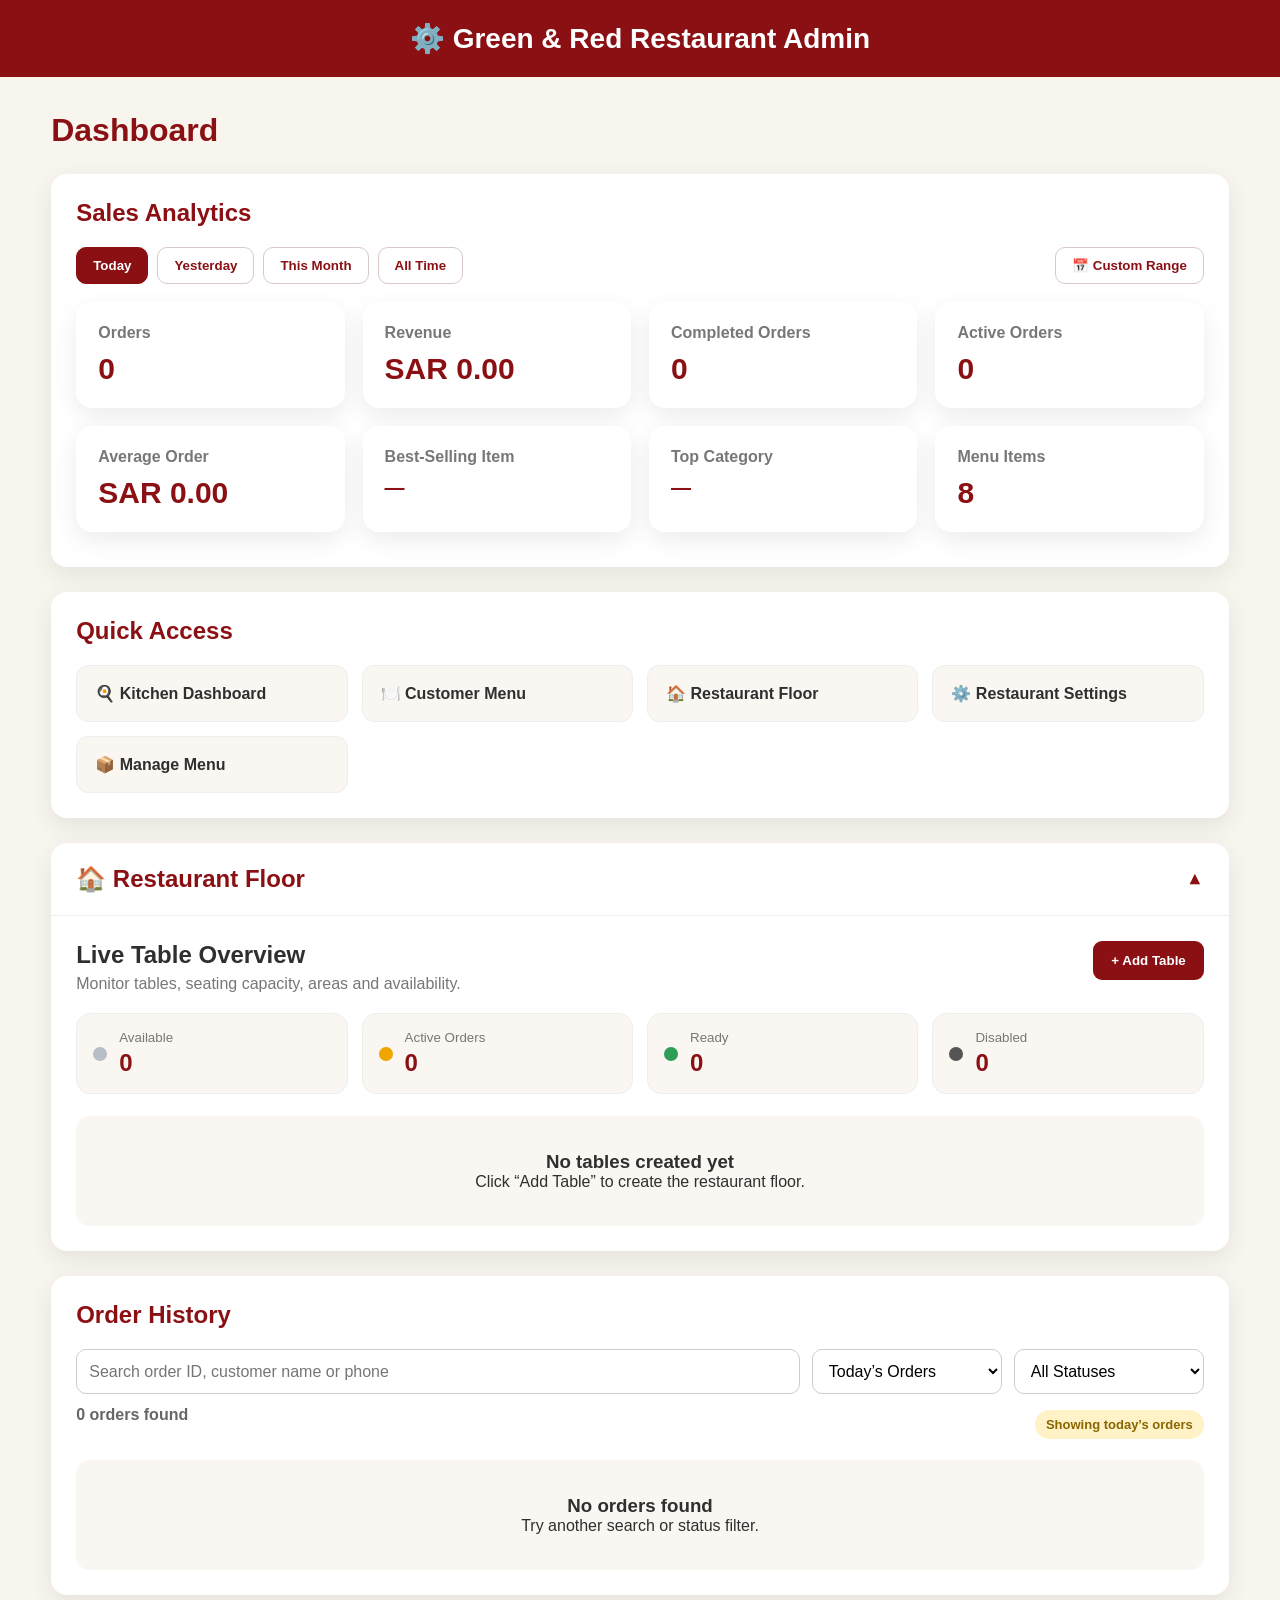
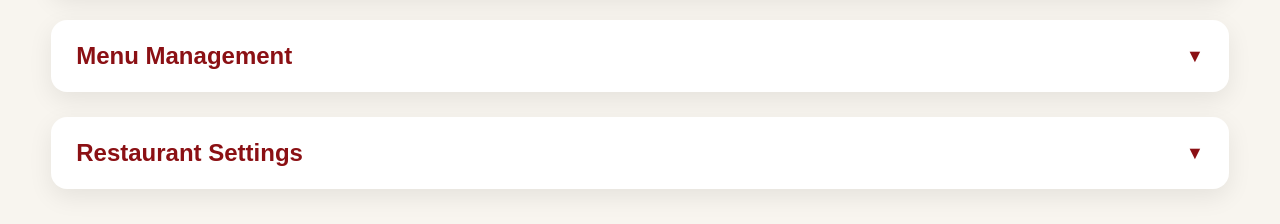
==== commit 3aeded36: "Add Restaurant Floor with live table status" ====
--- a/pages/admin.html
+++ b/pages/admin.html
@@ -5,311 +5,11 @@
     <meta name="viewport" content="width=device-width, initial-scale=1.0">
     <title>Restaurant Admin Panel</title>
 
-    <style>
-        * {
-            margin: 0;
-            padding: 0;
-            box-sizing: border-box;
-        }
-
-        body {
-            font-family: Arial, Helvetica, sans-serif;
-            background: #f8f5ef;
-            color: #2f2f2f;
-        }
-
-        .page-header {
-            background: #8b1014;
-            color: white;
-            padding: 22px;
-            text-align: center;
-            font-size: 28px;
-            font-weight: bold;
-        }
-
-        .admin-page {
-            width: 92%;
-            max-width: 1200px;
-            margin: 35px auto;
-        }
-
-        .admin-page > h1 {
-            color: #8b1014;
-            margin-bottom: 25px;
-        }
-
-        .admin-section {
-            background: white;
-            padding: 25px;
-            border-radius: 16px;
-            box-shadow: 0 8px 24px rgba(0, 0, 0, 0.08);
-            margin-bottom: 25px;
-        }
-
-        .admin-section h2 {
-            color: #8b1014;
-            margin-bottom: 20px;
-        }
-
-        .stats-grid {
-            display: grid;
-            grid-template-columns: repeat(auto-fit, minmax(220px, 1fr));
-            gap: 18px;
-            margin-bottom: 10px;
-        }
-
-        .stat-card {
-            background: white;
-            padding: 22px;
-            border-radius: 16px;
-            box-shadow: 0 8px 24px rgba(0, 0, 0, 0.08);
-        }
-
-        .stat-card h3 {
-            color: #777;
-            margin-bottom: 10px;
-            font-size: 16px;
-        }
-
-        .stat-card strong {
-            color: #8b1014;
-            font-size: 30px;
-        }
-
-        #bestSellingItem,
-        #topCategory {
-            font-size: 20px;
-        }
-
-        .analytics-filters {
-            display: flex;
-            flex-wrap: wrap;
-            align-items: center;
-            gap: 10px;
-            margin-bottom: 24px;
-        }
-
-        .analytics-filter {
-            border: 1px solid #8b1014;
-            background: white;
-            color: #8b1014;
-            padding: 10px 18px;
-            border-radius: 25px;
-            font-weight: bold;
-            cursor: pointer;
-        }
-
-        .analytics-filter.active {
-            background: #8b1014;
-            color: white;
-        }
-
-        .custom-date-filter {
-            display: flex;
-            align-items: center;
-            flex-wrap: wrap;
-            gap: 10px;
-        }
-
-        .custom-date-filter input {
-            padding: 9px 12px;
-            border: 1px solid #cccccc;
-            border-radius: 8px;
-            font: inherit;
-        }
-
-        .admin-links {
-            display: grid;
-            grid-template-columns: repeat(auto-fit, minmax(220px, 1fr));
-            gap: 14px;
-        }
-
-        .admin-link {
-            text-decoration: none;
-            background: #faf7f2;
-            color: #2f2f2f;
-            padding: 18px;
-            border-radius: 12px;
-            font-weight: bold;
-            border: 1px solid #eeeeee;
-        }
-
-        .admin-link:hover {
-            border-color: #d4af37;
-        }
-
-        .order-history-filters {
-            display: grid;
-            grid-template-columns: 1fr 220px;
-            gap: 12px;
-            margin-bottom: 16px;
-        }
-
-        .order-history-filters input,
-        .order-history-filters select {
-            width: 100%;
-            padding: 12px;
-            border: 1px solid #cccccc;
-            border-radius: 10px;
-            font: inherit;
-        }
-
-        .order-history-count {
-            margin-bottom: 18px;
-            color: #666666;
-            font-weight: bold;
-        }
-
-        .order-history-grid {
-            display: grid;
-            grid-template-columns: repeat(auto-fit, minmax(320px, 1fr));
-            gap: 18px;
-        }
-
-        .history-order-card {
-            background: #faf7f2;
-            border: 1px solid #eeeeee;
-            border-radius: 14px;
-            padding: 18px;
-        }
-
-        .history-order-card h3 {
-            color: #8b1014;
-            margin-bottom: 12px;
-        }
-
-        .history-order-meta {
-            margin-bottom: 14px;
-        }
-
-        .history-order-meta p {
-            margin: 6px 0;
-        }
-
-        .history-order-item {
-            display: flex;
-            justify-content: space-between;
-            gap: 12px;
-            padding: 7px 0;
-            border-bottom: 1px solid #e8e8e8;
-        }
-
-        .history-order-footer {
-            margin-top: 14px;
-            display: flex;
-            justify-content: space-between;
-            align-items: center;
-            gap: 12px;
-        }
-
-        .history-status {
-            display: inline-block;
-            padding: 7px 11px;
-            border-radius: 20px;
-            font-weight: bold;
-            background: #eeeeee;
-        }
-
-        .history-status-completed,
-        .history-status-ready {
-            background: #dff5e5;
-            color: #237944;
-        }
-
-        .history-status-preparing {
-            background: #ffe0a3;
-            color: #9a5d00;
-        }
-
-        .history-status-accepted {
-            background: #fff2c7;
-            color: #886700;
-        }
-
-        .history-status-new {
-            background: #ffe5e5;
-            color: #8b1014;
-        }
-
-        .history-empty {
-            background: #faf7f2;
-            padding: 35px;
-            border-radius: 14px;
-            text-align: center;
-        }
-
-        .menu-table {
-            width: 100%;
-            border-collapse: collapse;
-        }
-
-        .menu-table th,
-        .menu-table td {
-            padding: 14px;
-            border-bottom: 1px solid #eeeeee;
-            text-align: left;
-        }
-
-        .menu-table th {
-            background: #faf7f2;
-            color: #8b1014;
-        }
-
-        .action-button {
-            border: none;
-            padding: 8px 12px;
-            border-radius: 8px;
-            font-weight: bold;
-            cursor: pointer;
-        }
-
-        .edit-button {
-            background: #d4af37;
-        }
-
-        .delete-button {
-            background: #c0392b;
-            color: white;
-        }
-
-        .form-control {
-            width: 100%;
-            padding: 12px;
-            margin-bottom: 10px;
-        }
-
-        @media (max-width: 700px) {
-            .menu-table {
-                font-size: 14px;
-                display: block;
-                overflow-x: auto;
-            }
-
-            .menu-table th,
-            .menu-table td {
-                padding: 10px;
-            }
-
-            .order-history-filters {
-                grid-template-columns: 1fr;
-            }
-        }
-
-        @media (max-width: 600px) {
-            .custom-date-filter {
-                width: 100%;
-            }
-
-            .custom-date-filter input {
-                flex: 1;
-                min-width: 140px;
-            }
-        }
-    </style>
+    <link rel="stylesheet" href="../css/admin.css">
 </head>
 
 <body>
-    <div class="page-header">
+<div id="adminPageHeader" class="page-header">
         ⚙️ Green & Red Restaurant Admin
     </div>
 
@@ -319,18 +19,41 @@
         <section class="admin-section">
             <h2>Sales Analytics</h2>
 
-            <div class="analytics-filters">
-                <button type="button" class="analytics-filter active" data-period="today">Today</button>
-                <button type="button" class="analytics-filter" data-period="yesterday">Yesterday</button>
-                <button type="button" class="analytics-filter" data-period="month">This Month</button>
-                <button type="button" class="analytics-filter" data-period="all">All Time</button>
-
-                <div class="custom-date-filter">
-                    <input type="date" id="analyticsStartDate" aria-label="Start date">
-                    <span>to</span>
-                    <input type="date" id="analyticsEndDate" aria-label="End date">
-                    <button type="button" id="applyCustomDate" class="analytics-filter">Apply</button>
-                </div>
+            <div class="analytics-toolbar">
+                <div class="analytics-presets">
+                    <button type="button" class="analytics-filter active" data-period="today">Today</button>
+                    <button type="button" class="analytics-filter" data-period="yesterday">Yesterday</button>
+                    <button type="button" class="analytics-filter" data-period="month">This Month</button>
+                    <button type="button" class="analytics-filter" data-period="all">All Time</button>
+                </div>
+
+                <button
+                    type="button"
+                    id="toggleCustomDate"
+                    class="analytics-filter custom-range-button"
+                >
+                    📅 Custom Range
+                </button>
+            </div>
+
+            <div id="customDatePanel" class="custom-date-panel">
+                <div class="date-field">
+                    <label for="analyticsStartDate">From date</label>
+                    <input type="date" id="analyticsStartDate">
+                </div>
+
+                <div class="date-field">
+                    <label for="analyticsEndDate">To date</label>
+                    <input type="date" id="analyticsEndDate">
+                </div>
+
+                <button type="button" id="clearCustomDate" class="secondary-button">
+                    Clear
+                </button>
+
+                <button type="button" id="applyCustomDate" class="primary-button">
+                    Apply Range
+                </button>
             </div>
 
             <section class="stats-grid">
@@ -382,21 +105,147 @@
             <div class="admin-links">
                 <a class="admin-link" href="kitchen.html">🍳 Kitchen Dashboard</a>
                 <a class="admin-link" href="menu.html">🍽️ Customer Menu</a>
-                <a class="admin-link" href="#menuManagement">📦 Manage Menu</a>
+                <a id="openRestaurantFloorLink" class="admin-link" href="#restaurantFloor">🏠 Restaurant Floor</a>
+                <a id="openRestaurantSettingsLink" class="admin-link" href="#restaurantSettings">⚙️ Restaurant Settings</a>
+                <a id="openMenuManagementLink" class="admin-link" href="#menuManagement">📦 Manage Menu</a>
             </div>
         </section>
+
+
+
+        <details id="restaurantFloor" class="collapsible-section" open>
+            <summary>🏠 Restaurant Floor</summary>
+
+            <div class="collapsible-content">
+                <div class="floor-heading">
+                    <div>
+                        <h2>Live Table Overview</h2>
+                        <p>Monitor tables, seating capacity, areas and availability.</p>
+                    </div>
+
+                    <button
+                        id="toggleAddTableForm"
+                        type="button"
+                        class="primary-button"
+                    >
+                        + Add Table
+                    </button>
+                </div>
+
+                <div id="floorSummary" class="floor-summary">
+                    <div class="floor-summary-card">
+                        <span class="floor-dot floor-dot-available"></span>
+                        <div>
+                            <small>Available</small>
+                            <strong id="availableTableCount">0</strong>
+                        </div>
+                    </div>
+
+                    <div class="floor-summary-card">
+                        <span class="floor-dot floor-dot-active"></span>
+                        <div>
+                            <small>Active Orders</small>
+                            <strong id="activeTableCount">0</strong>
+                        </div>
+                    </div>
+
+                    <div class="floor-summary-card">
+                        <span class="floor-dot floor-dot-ready"></span>
+                        <div>
+                            <small>Ready</small>
+                            <strong id="readyTableCount">0</strong>
+                        </div>
+                    </div>
+
+                    <div class="floor-summary-card">
+                        <span class="floor-dot floor-dot-disabled"></span>
+                        <div>
+                            <small>Disabled</small>
+                            <strong id="disabledTableCount">0</strong>
+                        </div>
+                    </div>
+                </div>
+
+                <form id="addTableForm" class="table-form" hidden>
+                    <input
+                        id="tableName"
+                        type="text"
+                        placeholder="Table name, e.g. Table 1 or VIP 1"
+                        required
+                    >
+
+                    <input
+                        id="tableNumber"
+                        type="text"
+                        placeholder="Table number/code, e.g. 1 or VIP-1"
+                        required
+                    >
+
+                    <input
+                        id="tableCapacity"
+                        type="number"
+                        min="1"
+                        max="50"
+                        placeholder="Seating capacity"
+                        required
+                    >
+
+                    <select id="tableArea" required>
+                        <option value="">Select area</option>
+                        <option value="Main Hall">Main Hall</option>
+                        <option value="Family">Family</option>
+                        <option value="VIP">VIP</option>
+                        <option value="Outdoor">Outdoor</option>
+                        <option value="Terrace">Terrace</option>
+                    </select>
+
+                    <select id="tableEnabled" required>
+                        <option value="true">Active</option>
+                        <option value="false">Disabled</option>
+                    </select>
+
+                    <div class="table-form-actions">
+                        <button type="submit" class="primary-button">
+                            Save Table
+                        </button>
+
+                        <button
+                            id="cancelAddTable"
+                            type="button"
+                            class="secondary-button"
+                        >
+                            Cancel
+                        </button>
+                    </div>
+                </form>
+
+                <div id="restaurantFloorGrid" class="restaurant-floor-grid"></div>
+
+                <div id="restaurantFloorEmpty" class="history-empty" hidden>
+                    <h3>No tables created yet</h3>
+                    <p>Click “Add Table” to create the restaurant floor.</p>
+                </div>
+            </div>
+        </details>
 
         <section id="orderHistory" class="admin-section">
             <h2>Order History</h2>
 
-            <div class="order-history-filters">
+            <div class="order-history-toolbar">
                 <input
                     type="search"
                     id="orderSearch"
                     placeholder="Search order ID, customer name or phone"
                 >
 
-                <select id="orderStatusFilter">
+                <select id="orderDateFilter" aria-label="Order date filter">
+                    <option value="today">Today’s Orders</option>
+                    <option value="yesterday">Yesterday</option>
+                    <option value="week">Last 7 Days</option>
+                    <option value="all">All Time</option>
+                </select>
+
+                <select id="orderStatusFilter" aria-label="Order status filter">
                     <option value="all">All Statuses</option>
                     <option value="New">New</option>
                     <option value="Accepted">Accepted</option>
@@ -406,12 +255,19 @@
                 </select>
             </div>
 
-            <p id="orderHistoryCount" class="order-history-count">0 orders found</p>
+            <div class="order-history-summary">
+                <p id="orderHistoryCount" class="order-history-count">0 orders found</p>
+                <span id="activeHistoryFilter" class="active-history-filter">
+                    Showing today’s orders
+                </span>
+            </div>
+
             <div id="orderHistoryContainer" class="order-history-grid"></div>
         </section>
 
-        <section id="menuManagement" class="admin-section">
-            <h2>Menu Management</h2>
+        <details id="menuManagement" class="collapsible-section">
+            <summary>Menu Management</summary>
+            <div class="collapsible-content">
 
             <button
                 id="addMenuItemBtn"
@@ -465,663 +321,31 @@
                 </thead>
                 <tbody id="menuTableBody"></tbody>
             </table>
-        </section>
+            </div>
+        </details>
+
+        <details id="restaurantSettings" class="collapsible-section">
+            <summary>Restaurant Settings</summary>
+            <div class="collapsible-content">
+            <div class="settings-grid">
+                <div class="settings-field"><label for="settingRestaurantName">Restaurant Name</label><input id="settingRestaurantName" type="text" placeholder="Green & Red Restaurant"></div>
+                <div class="settings-field"><label for="settingBranchName">Branch Name</label><input id="settingBranchName" type="text" placeholder="Main Branch"></div>
+                <div class="settings-field"><label for="settingPhone">Phone Number</label><input id="settingPhone" type="tel" placeholder="+966 5X XXX XXXX"></div>
+                <div class="settings-field"><label for="settingWhatsApp">WhatsApp Number</label><input id="settingWhatsApp" type="tel" placeholder="+966 5X XXX XXXX"></div>
+                <div class="settings-field"><label for="settingEmail">Email</label><input id="settingEmail" type="email" placeholder="restaurant@example.com"></div>
+                <div class="settings-field"><label for="settingOpeningHours">Opening Hours</label><input id="settingOpeningHours" type="text" placeholder="10:00 AM – 12:00 AM"></div>
+                <div class="settings-field full-width"><label for="settingAddress">Address</label><textarea id="settingAddress" placeholder="Restaurant address"></textarea></div>
+                <div class="settings-field"><label for="settingVatNumber">VAT Registration Number</label><input id="settingVatNumber" type="text" placeholder="15-digit VAT number"></div>
+                <div class="settings-field"><label for="settingVatPercent">VAT Percentage</label><input id="settingVatPercent" type="number" min="0" max="100" step="0.01" placeholder="15"></div>
+                <div class="settings-field"><label for="settingCurrency">Currency</label><select id="settingCurrency"><option value="SAR">SAR — Saudi Riyal</option><option value="AED">AED — UAE Dirham</option><option value="USD">USD — US Dollar</option><option value="INR">INR — Indian Rupee</option></select></div>
+                <div class="settings-field"><label for="settingLogoUrl">Logo URL</label><input id="settingLogoUrl" type="url" placeholder="https://example.com/logo.png"></div>
+                <div class="settings-field full-width"><label for="settingReceiptFooter">Receipt Footer</label><textarea id="settingReceiptFooter" placeholder="Thank you. Please visit again."></textarea></div>
+                <div class="settings-actions"><button id="saveRestaurantSettings" type="button" class="save-settings-button">Save Settings</button><span id="settingsSavedMessage" class="settings-message"></span></div>
+            </div>
+            </div>
+        </details>
+
     </main>
-
-    <script>
-        const defaultMenuItems = [
-            { id: 1, name: "Chicken Biryani Full", category: "Traditional Dishes", price: 22, image: "", available: true },
-            { id: 2, name: "Mutton Biryani Full", category: "Traditional Dishes", price: 25, image: "", available: true },
-            { id: 3, name: "Chicken 65", category: "Starters", price: 20, image: "", available: true },
-            { id: 4, name: "Fish Fry Boneless", category: "Starters", price: 25, image: "", available: true },
-            { id: 5, name: "Chicken Fried Rice", category: "Fast Food", price: 17, image: "", available: true },
-            { id: 6, name: "Chicken Handi", category: "Chicken Gravy", price: 19, image: "", available: true },
-            { id: 7, name: "Mutton Handi", category: "Mutton Gravy", price: 20, image: "", available: true },
-            { id: 8, name: "Paneer Butter Masala", category: "Vegetarian", price: 24, image: "", available: true }
-        ];
-
-        let menuItems =
-            JSON.parse(localStorage.getItem("tableTapMenu")) ||
-            defaultMenuItems;
-
-        menuItems = menuItems.map(function (item) {
-            return {
-                ...item,
-                available: item.available !== false
-            };
-        });
-
-        let orders =
-            JSON.parse(localStorage.getItem("tableTapOrders")) || [];
-
-        let selectedAnalyticsPeriod = "today";
-        let customStartDate = null;
-        let customEndDate = null;
-
-        const addMenuItemBtn = document.getElementById("addMenuItemBtn");
-        const addItemForm = document.getElementById("addItemForm");
-        const saveNewItem = document.getElementById("saveNewItem");
-        const foodCategory = document.getElementById("foodCategory");
-        const newCategory = document.getElementById("newCategory");
-
-        const orderSearch = document.getElementById("orderSearch");
-        const orderStatusFilter = document.getElementById("orderStatusFilter");
-        const orderHistoryContainer = document.getElementById("orderHistoryContainer");
-        const orderHistoryCount = document.getElementById("orderHistoryCount");
-
-        const analyticsFilterButtons =
-            document.querySelectorAll(".analytics-filter[data-period]");
-
-        const startDateInput =
-            document.getElementById("analyticsStartDate");
-
-        const endDateInput =
-            document.getElementById("analyticsEndDate");
-
-        const applyCustomDateButton =
-            document.getElementById("applyCustomDate");
-
-        function cleanCategory(value) {
-            return String(value || "")
-                .trim()
-                .replace(/\s+/g, " ");
-        }
-
-        function categoryKey(value) {
-            return cleanCategory(value).toLowerCase();
-        }
-
-        function getCategories() {
-            const categoryMap = new Map();
-
-            menuItems.forEach(function (item) {
-                const category = cleanCategory(item.category);
-                const key = categoryKey(category);
-
-                if (category && !categoryMap.has(key)) {
-                    categoryMap.set(key, category);
-                }
-            });
-
-            return Array.from(categoryMap.values());
-        }
-
-        function loadCategoryOptions() {
-            foodCategory.innerHTML =
-                '<option value="">Select Category</option>';
-
-            getCategories().forEach(function (category) {
-                const option = document.createElement("option");
-                option.value = category;
-                option.textContent = category;
-                foodCategory.appendChild(option);
-            });
-        }
-
-        function getOrderDate(order) {
-            const dateValue = order.createdAt || order.completedAt;
-            const parsedDate = new Date(dateValue);
-
-            return Number.isNaN(parsedDate.getTime())
-                ? null
-                : parsedDate;
-        }
-
-        function isSameDay(firstDate, secondDate) {
-            return (
-                firstDate.getFullYear() === secondDate.getFullYear() &&
-                firstDate.getMonth() === secondDate.getMonth() &&
-                firstDate.getDate() === secondDate.getDate()
-            );
-        }
-
-        function filterOrdersByPeriod(period) {
-            const now = new Date();
-
-            return orders.filter(function (order) {
-                const orderDate = getOrderDate(order);
-
-                if (!orderDate) {
-                    return period === "all";
-                }
-
-                if (period === "today") {
-                    return isSameDay(orderDate, now);
-                }
-
-                if (period === "yesterday") {
-                    const yesterday = new Date(now);
-                    yesterday.setDate(now.getDate() - 1);
-                    return isSameDay(orderDate, yesterday);
-                }
-
-                if (period === "month") {
-                    return (
-                        orderDate.getFullYear() === now.getFullYear() &&
-                        orderDate.getMonth() === now.getMonth()
-                    );
-                }
-
-                if (
-                    period === "custom" &&
-                    customStartDate &&
-                    customEndDate
-                ) {
-                    const start = new Date(customStartDate + "T00:00:00");
-                    const end = new Date(customEndDate + "T23:59:59.999");
-                    return orderDate >= start && orderDate <= end;
-                }
-
-                return true;
-            });
-        }
-
-        function calculateBestSellingItem(filteredOrders) {
-            const itemSales = {};
-
-            filteredOrders.forEach(function (order) {
-                (order.items || []).forEach(function (item) {
-                    const itemName = item.name || "Unknown Item";
-
-                    itemSales[itemName] =
-                        (itemSales[itemName] || 0) +
-                        Number(item.quantity || 0);
-                });
-            });
-
-            const entries = Object.entries(itemSales);
-
-            if (entries.length === 0) {
-                return "—";
-            }
-
-            entries.sort(function (first, second) {
-                return second[1] - first[1];
-            });
-
-            return entries[0][0];
-        }
-
-        function calculateTopCategory(filteredOrders) {
-            const categorySales = {};
-
-            filteredOrders.forEach(function (order) {
-                (order.items || []).forEach(function (item) {
-                    const category =
-                        item.category || "Uncategorized";
-
-                    categorySales[category] =
-                        (categorySales[category] || 0) +
-                        Number(item.quantity || 0);
-                });
-            });
-
-            const entries = Object.entries(categorySales);
-
-            if (entries.length === 0) {
-                return "—";
-            }
-
-            entries.sort(function (first, second) {
-                return second[1] - first[1];
-            });
-
-            return entries[0][0];
-        }
-
-        function loadStats() {
-            const filteredOrders =
-                filterOrdersByPeriod(selectedAnalyticsPeriod);
-
-            const completedOrders =
-                filteredOrders.filter(function (order) {
-                    return order.status === "Completed";
-                });
-
-            const activeOrders =
-                filteredOrders.filter(function (order) {
-                    return order.status !== "Completed";
-                });
-
-            const totalRevenue =
-                completedOrders.reduce(function (total, order) {
-                    return total + Number(order.total || 0);
-                }, 0);
-
-            const averageOrder =
-                completedOrders.length > 0
-                    ? totalRevenue / completedOrders.length
-                    : 0;
-
-            document.getElementById("totalOrders").textContent =
-                filteredOrders.length;
-
-            document.getElementById("totalRevenue").textContent =
-                totalRevenue.toFixed(2);
-
-            document.getElementById("completedOrders").textContent =
-                completedOrders.length;
-
-            document.getElementById("activeOrders").textContent =
-                activeOrders.length;
-
-            document.getElementById("averageOrder").textContent =
-                averageOrder.toFixed(2);
-
-            document.getElementById("bestSellingItem").textContent =
-                calculateBestSellingItem(filteredOrders);
-
-            document.getElementById("topCategory").textContent =
-                calculateTopCategory(filteredOrders);
-
-            document.getElementById("menuCount").textContent =
-                menuItems.length;
-        }
-
-        function renderMenuTable() {
-            const tableBody =
-                document.getElementById("menuTableBody");
-
-            tableBody.innerHTML = "";
-
-            menuItems.forEach(function (item) {
-                const row = document.createElement("tr");
-
-                row.innerHTML = `
-                    <td>
-                        ${
-                            item.image
-                                ? `<img
-                                    src="${item.image}"
-                                    alt="${item.name}"
-                                    style="
-                                        width:60px;
-                                        height:45px;
-                                        object-fit:cover;
-                                        border-radius:8px;
-                                        margin-right:10px;
-                                        vertical-align:middle;
-                                    "
-                                >`
-                                : ""
-                        }
-                        ${item.name}
-                    </td>
-
-                    <td>${item.category}</td>
-                    <td>SAR ${Number(item.price)}</td>
-
-                    <td>
-                        ${
-                            item.available
-                                ? '<strong style="color:#238636;">Available</strong>'
-                                : '<strong style="color:#c0392b;">Out of Stock</strong>'
-                        }
-                    </td>
-
-                    <td>
-                        <button
-                            class="action-button edit-button"
-                            onclick="editItem('${item.id}')"
-                        >
-                            Edit
-                        </button>
-
-                        <button
-                            class="action-button"
-                            style="
-                                background:${item.available ? "#f0a500" : "#2e9d56"};
-                                color:white;
-                            "
-                            onclick="toggleAvailability('${item.id}')"
-                        >
-                            ${item.available ? "Disable" : "Enable"}
-                        </button>
-
-                        <button
-                            class="action-button delete-button"
-                            onclick="deleteItem('${item.id}')"
-                        >
-                            Delete
-                        </button>
-                    </td>
-                `;
-
-                tableBody.appendChild(row);
-            });
-        }
-
-        function getHistoryStatusClass(status) {
-            return `history-status-${String(status || "New").toLowerCase()}`;
-        }
-
-        function getFilteredOrderHistory() {
-            const searchText =
-                orderSearch.value.trim().toLowerCase();
-
-            const selectedStatus =
-                orderStatusFilter.value;
-
-            return orders.filter(function (order) {
-                const orderId =
-                    String(order.id || "").toLowerCase();
-
-                const customerName =
-                    String(order.customer?.name || "").toLowerCase();
-
-                const phone =
-                    String(order.customer?.phone || "").toLowerCase();
-
-                const matchesSearch =
-                    !searchText ||
-                    orderId.includes(searchText) ||
-                    customerName.includes(searchText) ||
-                    phone.includes(searchText);
-
-                const matchesStatus =
-                    selectedStatus === "all" ||
-                    order.status === selectedStatus;
-
-                return matchesSearch && matchesStatus;
-            });
-        }
-
-        function renderOrderHistory() {
-            const filteredOrders =
-                getFilteredOrderHistory();
-
-            orderHistoryContainer.innerHTML = "";
-
-            orderHistoryCount.textContent =
-                `${filteredOrders.length} order${
-                    filteredOrders.length === 1 ? "" : "s"
-                } found`;
-
-            if (filteredOrders.length === 0) {
-                orderHistoryContainer.innerHTML = `
-                    <div class="history-empty">
-                        <h3>No orders found</h3>
-                        <p>Try another search or status filter.</p>
-                    </div>
-                `;
-                return;
-            }
-
-            filteredOrders
-                .slice()
-                .reverse()
-                .forEach(function (order) {
-                    const card =
-                        document.createElement("article");
-
-                    card.className = "history-order-card";
-
-                    const itemsHtml =
-                        (order.items || [])
-                            .map(function (item) {
-                                const quantity =
-                                    Number(item.quantity || 0);
-
-                                const lineTotal =
-                                    Number(item.price || 0) * quantity;
-
-                                return `
-                                    <div class="history-order-item">
-                                        <span>${item.name} × ${quantity}</span>
-                                        <strong>SAR ${lineTotal}</strong>
-                                    </div>
-                                `;
-                            })
-                            .join("");
-
-                    card.innerHTML = `
-                        <h3>${order.id || "Unknown Order"}</h3>
-
-                        <div class="history-order-meta">
-                            <p><strong>Customer:</strong> ${order.customer?.name || "Unknown"}</p>
-                            <p><strong>Phone:</strong> ${order.customer?.phone || "Not provided"}</p>
-                            <p><strong>Table:</strong> ${order.customer?.table || "Not provided"}</p>
-                            <p><strong>Date:</strong> ${order.createdAt || "Not available"}</p>
-                        </div>
-
-                        <div>
-                            ${itemsHtml || "<p>No items available.</p>"}
-                        </div>
-
-                        <div class="history-order-footer">
-                            <span class="history-status ${getHistoryStatusClass(order.status)}">
-                                ${order.status || "New"}
-                            </span>
-
-                            <strong>
-                                Total: SAR ${Number(order.total || 0)}
-                            </strong>
-                        </div>
-                    `;
-
-                    orderHistoryContainer.appendChild(card);
-                });
-        }
-
-        function saveMenu() {
-            localStorage.setItem(
-                "tableTapMenu",
-                JSON.stringify(menuItems)
-            );
-
-            loadCategoryOptions();
-            loadStats();
-            renderMenuTable();
-            renderOrderHistory();
-        }
-
-        function editItem(itemId) {
-            const item =
-                menuItems.find(function (menuItem) {
-                    return String(menuItem.id) === String(itemId);
-                });
-
-            if (!item) {
-                return;
-            }
-
-            const newName =
-                prompt("Enter item name:", item.name);
-
-            const newPrice =
-                prompt("Enter item price:", item.price);
-
-            const newImage =
-                prompt("Enter image URL:", item.image || "");
-
-            if (!newName || !newPrice) {
-                return;
-            }
-
-            item.name = newName.trim();
-            item.price = Number(newPrice);
-            item.image = newImage ? newImage.trim() : "";
-
-            saveMenu();
-        }
-
-        function toggleAvailability(itemId) {
-            const item =
-                menuItems.find(function (menuItem) {
-                    return String(menuItem.id) === String(itemId);
-                });
-
-            if (!item) {
-                return;
-            }
-
-            item.available = !item.available;
-            saveMenu();
-        }
-
-        function deleteItem(itemId) {
-            const confirmed =
-                confirm("Are you sure you want to delete this item?");
-
-            if (!confirmed) {
-                return;
-            }
-
-            menuItems =
-                menuItems.filter(function (item) {
-                    return String(item.id) !== String(itemId);
-                });
-
-            saveMenu();
-        }
-
-        addMenuItemBtn.addEventListener("click", function () {
-            const isHidden =
-                addItemForm.style.display === "none";
-
-            addItemForm.style.display =
-                isHidden ? "block" : "none";
-
-            addMenuItemBtn.textContent =
-                isHidden
-                    ? "Close Form"
-                    : "+ Add New Menu Item";
-        });
-
-        saveNewItem.addEventListener("click", function () {
-            const name =
-                document.getElementById("foodName").value.trim();
-
-            const selectedCategory =
-                cleanCategory(foodCategory.value);
-
-            const typedCategory =
-                cleanCategory(newCategory.value);
-
-            const price =
-                Number(document.getElementById("foodPrice").value);
-
-            const image =
-                document.getElementById("foodImage").value.trim();
-
-            if (!name || price <= 0) {
-                alert("Please enter a valid food name and price.");
-                return;
-            }
-
-            if (!selectedCategory && !typedCategory) {
-                alert("Please select or create a category.");
-                return;
-            }
-
-            const existingCategory =
-                getCategories().find(function (category) {
-                    return (
-                        categoryKey(category) ===
-                        categoryKey(typedCategory)
-                    );
-                });
-
-            const finalCategory =
-                typedCategory
-                    ? existingCategory || typedCategory
-                    : selectedCategory;
-
-            menuItems.push({
-                id: Date.now(),
-                name: name,
-                category: finalCategory,
-                price: price,
-                image: image,
-                available: true
-            });
-
-            document.getElementById("foodName").value = "";
-            document.getElementById("foodPrice").value = "";
-            document.getElementById("foodImage").value = "";
-            foodCategory.value = "";
-            newCategory.value = "";
-
-            addItemForm.style.display = "none";
-            addMenuItemBtn.textContent =
-                "+ Add New Menu Item";
-
-            saveMenu();
-            alert("Menu item added successfully.");
-        });
-
-        analyticsFilterButtons.forEach(function (button) {
-            button.addEventListener("click", function () {
-                analyticsFilterButtons.forEach(function (currentButton) {
-                    currentButton.classList.remove("active");
-                });
-
-                applyCustomDateButton.classList.remove("active");
-                button.classList.add("active");
-
-                selectedAnalyticsPeriod =
-                    button.dataset.period;
-
-                loadStats();
-            });
-        });
-
-        applyCustomDateButton.addEventListener("click", function () {
-            if (!startDateInput.value || !endDateInput.value) {
-                alert("Please select both start and end dates.");
-                return;
-            }
-
-            if (startDateInput.value > endDateInput.value) {
-                alert("Start date cannot be after end date.");
-                return;
-            }
-
-            customStartDate = startDateInput.value;
-            customEndDate = endDateInput.value;
-            selectedAnalyticsPeriod = "custom";
-
-            analyticsFilterButtons.forEach(function (button) {
-                button.classList.remove("active");
-            });
-
-            applyCustomDateButton.classList.add("active");
-            loadStats();
-        });
-
-        orderSearch.addEventListener("input", renderOrderHistory);
-        orderStatusFilter.addEventListener("change", renderOrderHistory);
-
-        window.addEventListener("storage", function (event) {
-            if (event.key === "tableTapOrders") {
-                orders =
-                    JSON.parse(event.newValue) || [];
-
-                loadStats();
-                renderOrderHistory();
-            }
-
-            if (event.key === "tableTapMenu") {
-                menuItems =
-                    JSON.parse(event.newValue) || defaultMenuItems;
-
-                menuItems = menuItems.map(function (item) {
-                    return {
-                        ...item,
-                        available: item.available !== false
-                    };
-                });
-
-                loadCategoryOptions();
-                loadStats();
-                renderMenuTable();
-            }
-        });
-
-        loadCategoryOptions();
-        loadStats();
-        renderMenuTable();
-        renderOrderHistory();
-    </script>
+<script src="../js/admin.js"></script>
 </body>
 </html>
--- a/css/admin.css
+++ b/css/admin.css
@@ -0,0 +1,708 @@
+* {
+            margin: 0;
+            padding: 0;
+            box-sizing: border-box;
+        }
+
+        body {
+            font-family: Arial, Helvetica, sans-serif;
+            background: #f8f5ef;
+            color: #2f2f2f;
+        }
+
+        .page-header {
+            background: #8b1014;
+            color: white;
+            padding: 22px;
+            text-align: center;
+            font-size: 28px;
+            font-weight: bold;
+        }
+
+        .admin-page {
+            width: 92%;
+            max-width: 1200px;
+            margin: 35px auto;
+        }
+
+        .admin-page > h1 {
+            color: #8b1014;
+            margin-bottom: 25px;
+        }
+
+        .admin-section {
+            background: white;
+            padding: 25px;
+            border-radius: 16px;
+            box-shadow: 0 8px 24px rgba(0, 0, 0, 0.08);
+            margin-bottom: 25px;
+        }
+
+        .admin-section h2 {
+            color: #8b1014;
+            margin-bottom: 20px;
+        }
+
+        .stats-grid {
+            display: grid;
+            grid-template-columns: repeat(auto-fit, minmax(220px, 1fr));
+            gap: 18px;
+            margin-bottom: 10px;
+        }
+
+        .stat-card {
+            background: white;
+            padding: 22px;
+            border-radius: 16px;
+            box-shadow: 0 8px 24px rgba(0, 0, 0, 0.08);
+        }
+
+        .stat-card h3 {
+            color: #777;
+            margin-bottom: 10px;
+            font-size: 16px;
+        }
+
+        .stat-card strong {
+            color: #8b1014;
+            font-size: 30px;
+        }
+
+        #bestSellingItem,
+        #topCategory {
+            font-size: 20px;
+        }
+
+        .analytics-toolbar {
+            display: flex;
+            flex-wrap: wrap;
+            align-items: center;
+            justify-content: space-between;
+            gap: 14px;
+            margin-bottom: 18px;
+        }
+
+        .analytics-presets {
+            display: flex;
+            flex-wrap: wrap;
+            gap: 9px;
+        }
+
+        .analytics-filter {
+            border: 1px solid #d8c7c7;
+            background: #ffffff;
+            color: #8b1014;
+            padding: 10px 16px;
+            border-radius: 10px;
+            font-weight: bold;
+            cursor: pointer;
+            transition: 0.2s ease;
+        }
+
+        .analytics-filter:hover {
+            border-color: #8b1014;
+            background: #fff8f8;
+        }
+
+        .analytics-filter.active {
+            background: #8b1014;
+            border-color: #8b1014;
+            color: white;
+        }
+
+        .custom-range-button {
+            display: inline-flex;
+            align-items: center;
+            gap: 7px;
+        }
+
+        .custom-date-panel {
+            display: none;
+            grid-template-columns: repeat(2, minmax(170px, 1fr)) auto auto;
+            align-items: end;
+            gap: 12px;
+            padding: 16px;
+            margin-bottom: 22px;
+            border: 1px solid #eadfdf;
+            border-radius: 14px;
+            background: #faf7f2;
+        }
+
+        .custom-date-panel.show {
+            display: grid;
+        }
+
+        .date-field {
+            display: flex;
+            flex-direction: column;
+            gap: 7px;
+        }
+
+        .date-field label {
+            color: #666666;
+            font-size: 13px;
+            font-weight: bold;
+        }
+
+        .date-field input {
+            width: 100%;
+            padding: 11px 12px;
+            border: 1px solid #cccccc;
+            border-radius: 9px;
+            background: white;
+            font: inherit;
+        }
+
+        .secondary-button {
+            border: 1px solid #cfcfcf;
+            background: #ffffff;
+            color: #444444;
+            padding: 11px 16px;
+            border-radius: 9px;
+            font-weight: bold;
+            cursor: pointer;
+        }
+
+        .primary-button {
+            border: none;
+            background: #8b1014;
+            color: white;
+            padding: 12px 18px;
+            border-radius: 9px;
+            font-weight: bold;
+            cursor: pointer;
+        }
+
+        .admin-links {
+            display: grid;
+            grid-template-columns: repeat(auto-fit, minmax(220px, 1fr));
+            gap: 14px;
+        }
+
+        .admin-link {
+            text-decoration: none;
+            background: #faf7f2;
+            color: #2f2f2f;
+            padding: 18px;
+            border-radius: 12px;
+            font-weight: bold;
+            border: 1px solid #eeeeee;
+        }
+
+        .admin-link:hover {
+            border-color: #d4af37;
+        }
+
+        .order-history-filters {
+            display: grid;
+            grid-template-columns: 1fr 220px;
+            gap: 12px;
+            margin-bottom: 16px;
+        }
+
+        .order-history-filters input,
+        .order-history-filters select {
+            width: 100%;
+            padding: 12px;
+            border: 1px solid #cccccc;
+            border-radius: 10px;
+            font: inherit;
+        }
+
+        .order-history-toolbar {
+            display: grid;
+            grid-template-columns: minmax(260px, 1fr) 190px 190px;
+            gap: 12px;
+            margin-bottom: 12px;
+        }
+
+        .order-history-toolbar input,
+        .order-history-toolbar select {
+            width: 100%;
+            padding: 12px;
+            border: 1px solid #cccccc;
+            border-radius: 10px;
+            background: white;
+            font: inherit;
+        }
+
+        .order-history-summary {
+            display: flex;
+            justify-content: space-between;
+            align-items: center;
+            gap: 12px;
+            margin-bottom: 18px;
+        }
+
+        .active-history-filter {
+            display: inline-block;
+            padding: 7px 11px;
+            border-radius: 20px;
+            background: #fff2c7;
+            color: #886700;
+            font-size: 13px;
+            font-weight: bold;
+        }
+
+        .order-history-count {
+            margin-bottom: 18px;
+            color: #666666;
+            font-weight: bold;
+        }
+
+        .order-history-grid {
+            display: grid;
+            grid-template-columns: repeat(auto-fit, minmax(320px, 1fr));
+            gap: 18px;
+        }
+
+        .history-order-card {
+            background: #faf7f2;
+            border: 1px solid #eeeeee;
+            border-radius: 14px;
+            padding: 18px;
+        }
+
+        .history-order-card h3 {
+            color: #8b1014;
+            margin-bottom: 12px;
+        }
+
+        .history-order-meta {
+            margin-bottom: 14px;
+        }
+
+        .history-order-meta p {
+            margin: 6px 0;
+        }
+
+        .history-order-item {
+            display: flex;
+            justify-content: space-between;
+            gap: 12px;
+            padding: 7px 0;
+            border-bottom: 1px solid #e8e8e8;
+        }
+
+        .history-order-footer {
+            margin-top: 14px;
+            display: flex;
+            justify-content: space-between;
+            align-items: center;
+            gap: 12px;
+        }
+
+        .history-status {
+            display: inline-block;
+            padding: 7px 11px;
+            border-radius: 20px;
+            font-weight: bold;
+            background: #eeeeee;
+        }
+
+        .history-status-completed,
+        .history-status-ready {
+            background: #dff5e5;
+            color: #237944;
+        }
+
+        .history-status-preparing {
+            background: #ffe0a3;
+            color: #9a5d00;
+        }
+
+        .history-status-accepted {
+            background: #fff2c7;
+            color: #886700;
+        }
+
+        .history-status-new {
+            background: #ffe5e5;
+            color: #8b1014;
+        }
+
+        .history-empty {
+            background: #faf7f2;
+            padding: 35px;
+            border-radius: 14px;
+            text-align: center;
+        }
+
+        .menu-table {
+            width: 100%;
+            border-collapse: collapse;
+        }
+
+        .menu-table th,
+        .menu-table td {
+            padding: 14px;
+            border-bottom: 1px solid #eeeeee;
+            text-align: left;
+        }
+
+        .menu-table th {
+            background: #faf7f2;
+            color: #8b1014;
+        }
+
+        .action-button {
+            border: none;
+            padding: 8px 12px;
+            border-radius: 8px;
+            font-weight: bold;
+            cursor: pointer;
+        }
+
+        .edit-button {
+            background: #d4af37;
+        }
+
+        .delete-button {
+            background: #c0392b;
+            color: white;
+        }
+
+        .form-control {
+            width: 100%;
+            padding: 12px;
+            margin-bottom: 10px;
+        }
+
+        @media (max-width: 700px) {
+            .menu-table {
+                font-size: 14px;
+                display: block;
+                overflow-x: auto;
+            }
+
+            .menu-table th,
+            .menu-table td {
+                padding: 10px;
+            }
+
+            .order-history-filters,
+            .order-history-toolbar {
+                grid-template-columns: 1fr;
+            }
+
+            .custom-date-panel {
+                grid-template-columns: 1fr;
+            }
+        }
+
+        @media (max-width: 600px) {
+            .custom-date-filter {
+                width: 100%;
+            }
+
+            .custom-date-filter input {
+                flex: 1;
+                min-width: 140px;
+            }
+        }
+
+        /* ===== RESTAURANT SETTINGS ===== */
+        .settings-grid { display:grid; grid-template-columns:repeat(2,minmax(0,1fr)); gap:16px; }
+        .settings-field { display:flex; flex-direction:column; gap:7px; }
+        .settings-field.full-width { grid-column:1 / -1; }
+        .settings-field label { color:#555; font-weight:bold; }
+        .settings-field input, .settings-field select, .settings-field textarea { width:100%; padding:12px; border:1px solid #ccc; border-radius:10px; font:inherit; }
+        .settings-field textarea { min-height:90px; resize:vertical; }
+        .settings-actions { grid-column:1 / -1; display:flex; align-items:center; gap:14px; margin-top:4px; }
+        .save-settings-button { border:none; background:#8b1014; color:white; padding:12px 20px; border-radius:10px; font-weight:bold; cursor:pointer; }
+        .settings-message { color:#237944; font-weight:bold; }
+        @media (max-width:700px) { .settings-grid { grid-template-columns:1fr; } .settings-field.full-width,.settings-actions { grid-column:1; } }
+
+
+        /* ===== COLLAPSIBLE ADMIN SECTIONS ===== */
+        .collapsible-section {
+            background: white;
+            border-radius: 16px;
+            box-shadow: 0 8px 24px rgba(0, 0, 0, 0.08);
+            margin-bottom: 25px;
+            overflow: hidden;
+        }
+
+        .collapsible-section summary {
+            list-style: none;
+            cursor: pointer;
+            padding: 22px 25px;
+            color: #8b1014;
+            font-size: 24px;
+            font-weight: bold;
+            display: flex;
+            align-items: center;
+            justify-content: space-between;
+            gap: 16px;
+            user-select: none;
+        }
+
+        .collapsible-section summary::-webkit-details-marker {
+            display: none;
+        }
+
+        .collapsible-section summary::after {
+            content: "▼";
+            font-size: 18px;
+            transition: transform 0.2s ease;
+        }
+
+        .collapsible-section[open] summary::after {
+            transform: rotate(180deg);
+        }
+
+        .collapsible-section[open] summary {
+            border-bottom: 1px solid #eeeeee;
+        }
+
+        .collapsible-content {
+            padding: 25px;
+        }
+
+
+/* ===== RESTAURANT FLOOR ===== */
+
+.floor-heading {
+    display: flex;
+    align-items: flex-start;
+    justify-content: space-between;
+    gap: 18px;
+    margin-bottom: 20px;
+}
+
+.floor-heading h2 {
+    margin-bottom: 6px;
+}
+
+.floor-heading p {
+    color: #777777;
+}
+
+.floor-summary {
+    display: grid;
+    grid-template-columns: repeat(4, minmax(0, 1fr));
+    gap: 14px;
+    margin-bottom: 22px;
+}
+
+.floor-summary-card {
+    display: flex;
+    align-items: center;
+    gap: 12px;
+    background: #faf7f2;
+    border: 1px solid #eeeeee;
+    border-radius: 14px;
+    padding: 16px;
+}
+
+.floor-summary-card small {
+    display: block;
+    color: #777777;
+    margin-bottom: 4px;
+}
+
+.floor-summary-card strong {
+    color: #8b1014;
+    font-size: 24px;
+}
+
+.floor-dot {
+    width: 14px;
+    height: 14px;
+    border-radius: 50%;
+    flex-shrink: 0;
+}
+
+.floor-dot-available {
+    background: #b8bec7;
+}
+
+.floor-dot-active {
+    background: #f0a500;
+}
+
+.floor-dot-ready {
+    background: #2e9d56;
+}
+
+.floor-dot-disabled {
+    background: #555555;
+}
+
+.table-form {
+    display: grid;
+    grid-template-columns: repeat(5, minmax(0, 1fr));
+    gap: 12px;
+    padding: 16px;
+    margin-bottom: 22px;
+    background: #faf7f2;
+    border: 1px solid #eadfdf;
+    border-radius: 14px;
+}
+
+.table-form[hidden] {
+    display: none;
+}
+
+.table-form input,
+.table-form select {
+    width: 100%;
+    padding: 12px;
+    border: 1px solid #cccccc;
+    border-radius: 10px;
+    background: #ffffff;
+    font: inherit;
+}
+
+.table-form-actions {
+    grid-column: 1 / -1;
+    display: flex;
+    gap: 10px;
+}
+
+.restaurant-floor-grid {
+    display: grid;
+    grid-template-columns: repeat(auto-fit, minmax(230px, 1fr));
+    gap: 16px;
+}
+
+.floor-table-card {
+    position: relative;
+    background: #ffffff;
+    border: 1px solid #eeeeee;
+    border-left: 6px solid #b8bec7;
+    border-radius: 16px;
+    padding: 18px;
+    box-shadow: 0 8px 20px rgba(0, 0, 0, 0.06);
+}
+
+.floor-table-card.status-new {
+    border-left-color: #c0392b;
+}
+
+.floor-table-card.status-accepted,
+.floor-table-card.status-preparing {
+    border-left-color: #f0a500;
+}
+
+.floor-table-card.status-ready {
+    border-left-color: #2e9d56;
+}
+
+.floor-table-card.status-disabled {
+    border-left-color: #555555;
+    opacity: 0.72;
+}
+
+.floor-table-card h3 {
+    color: #8b1014;
+    margin-bottom: 12px;
+    font-size: 21px;
+}
+
+.floor-table-meta {
+    display: grid;
+    gap: 7px;
+    color: #555555;
+    margin-bottom: 14px;
+}
+
+.floor-table-status {
+    display: inline-block;
+    padding: 7px 11px;
+    border-radius: 20px;
+    font-size: 13px;
+    font-weight: bold;
+    background: #eeeeee;
+    color: #555555;
+    margin-bottom: 14px;
+}
+
+.floor-table-status.status-new {
+    background: #ffe5e5;
+    color: #8b1014;
+}
+
+.floor-table-status.status-accepted,
+.floor-table-status.status-preparing {
+    background: #ffe0a3;
+    color: #9a5d00;
+}
+
+.floor-table-status.status-ready {
+    background: #dff5e5;
+    color: #237944;
+}
+
+.floor-table-status.status-disabled {
+    background: #e7e7e7;
+    color: #444444;
+}
+
+.floor-order-info {
+    background: #faf7f2;
+    border-radius: 12px;
+    padding: 12px;
+    margin-bottom: 14px;
+}
+
+.floor-order-info p {
+    margin: 5px 0;
+}
+
+.floor-table-actions {
+    display: flex;
+    flex-wrap: wrap;
+    gap: 8px;
+}
+
+.floor-table-actions button {
+    border: none;
+    padding: 9px 12px;
+    border-radius: 8px;
+    font-weight: bold;
+    cursor: pointer;
+}
+
+.floor-edit-button {
+    background: #d4af37;
+}
+
+.floor-toggle-button {
+    background: #f0a500;
+    color: #ffffff;
+}
+
+.floor-delete-button {
+    background: #c0392b;
+    color: #ffffff;
+}
+
+@media (max-width: 900px) {
+    .floor-summary {
+        grid-template-columns: repeat(2, minmax(0, 1fr));
+    }
+
+    .table-form {
+        grid-template-columns: repeat(2, minmax(0, 1fr));
+    }
+}
+
+@media (max-width: 600px) {
+    .floor-heading {
+        flex-direction: column;
+    }
+
+    .floor-heading .primary-button {
+        width: 100%;
+    }
+
+    .floor-summary,
+    .table-form {
+        grid-template-columns: 1fr;
+    }
+
+    .table-form-actions {
+        grid-column: 1;
+    }
+}
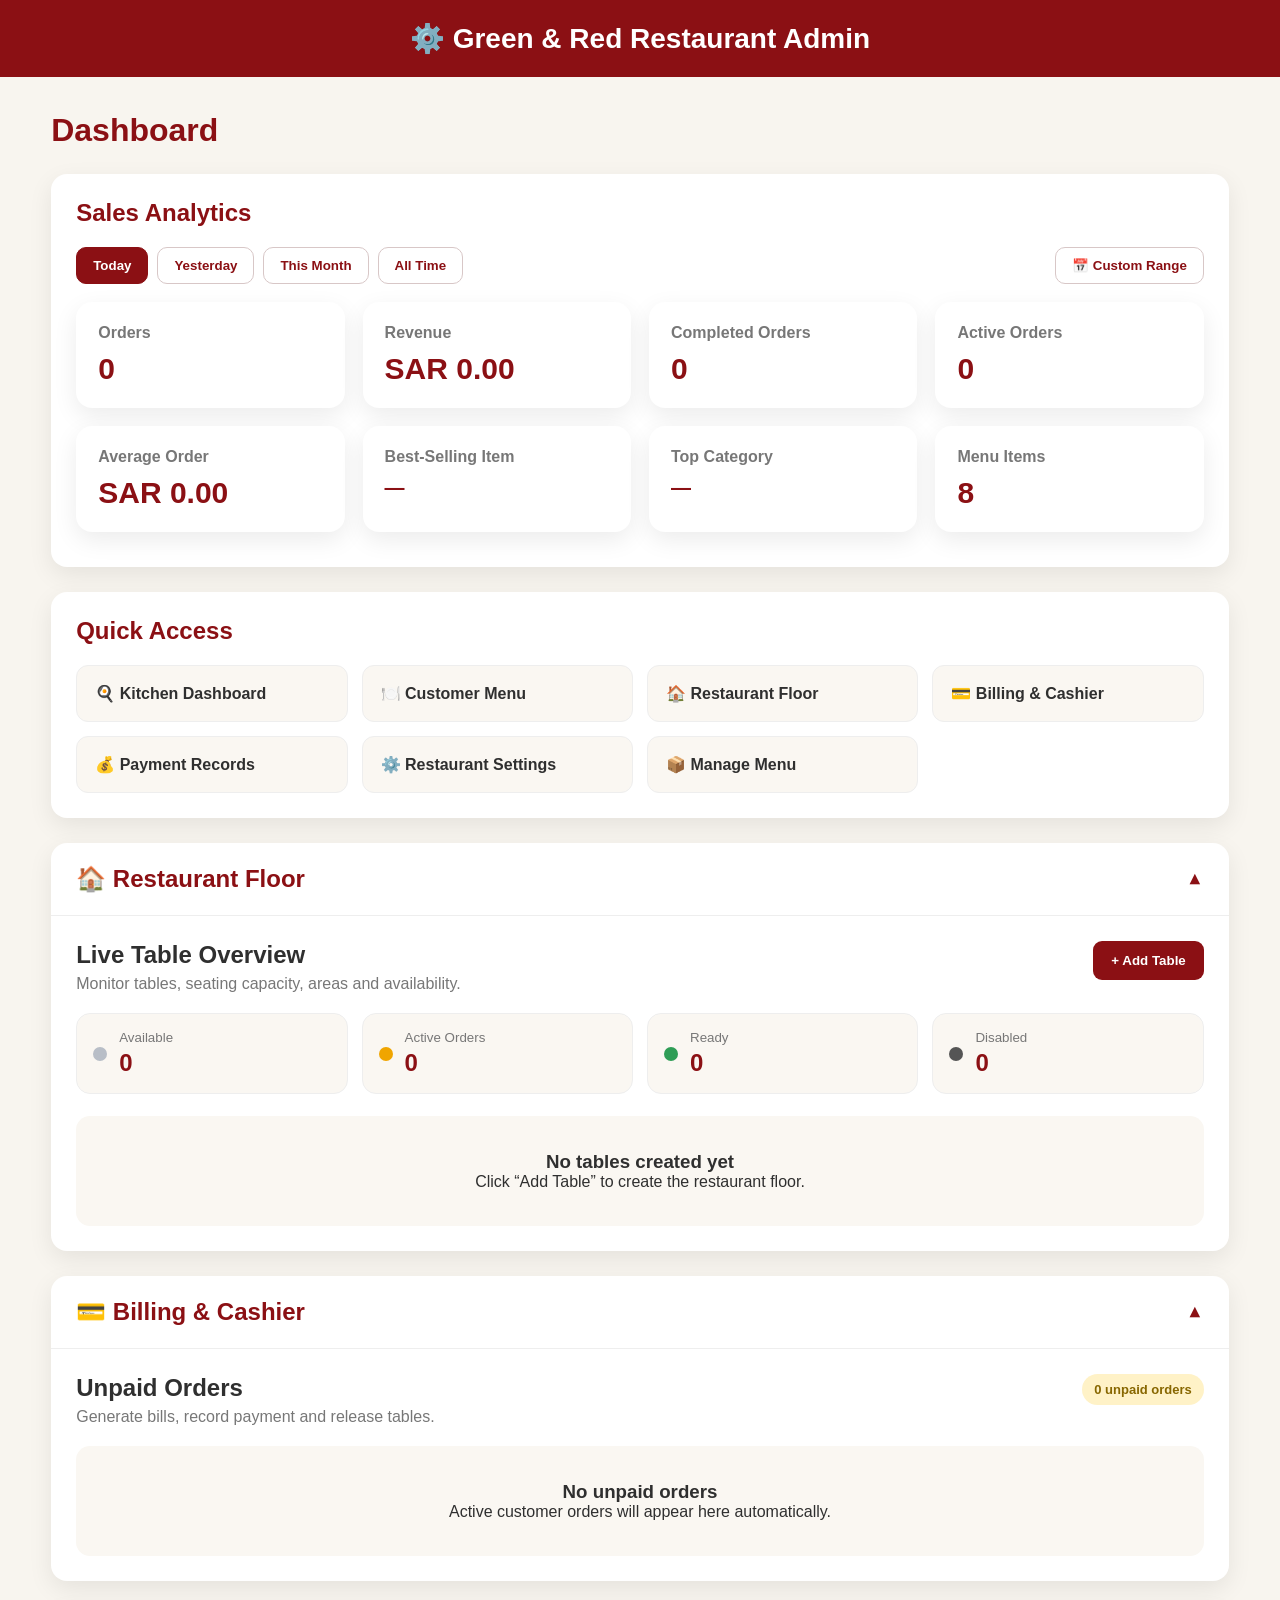
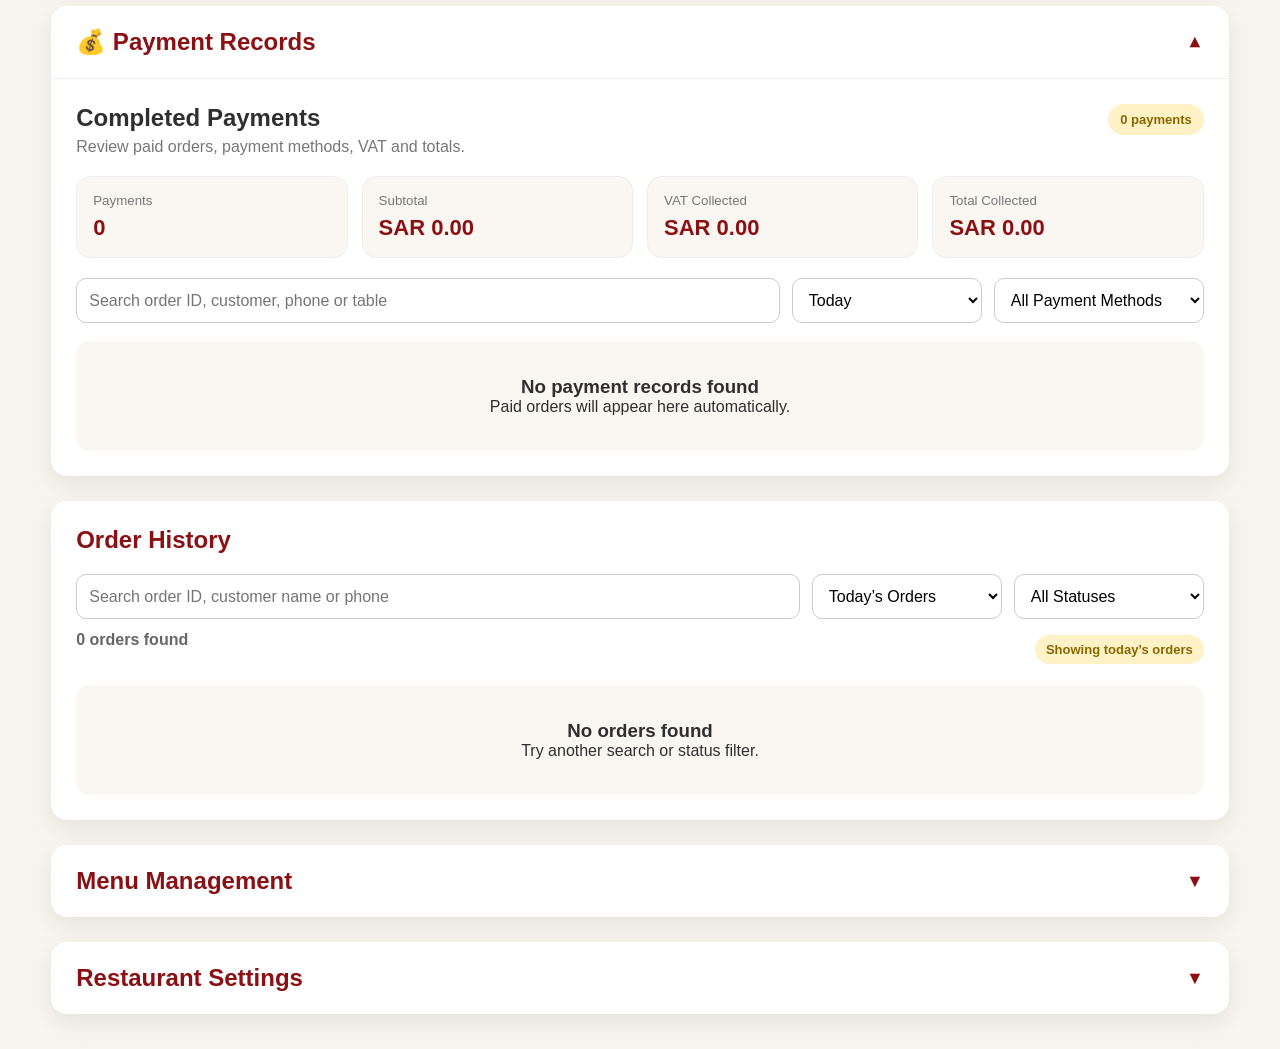
==== commit d0a9a15d: "Refactor restaurant floor and billing modules" ====
--- a/pages/admin.html
+++ b/pages/admin.html
@@ -106,6 +106,8 @@
                 <a class="admin-link" href="kitchen.html">🍳 Kitchen Dashboard</a>
                 <a class="admin-link" href="menu.html">🍽️ Customer Menu</a>
                 <a id="openRestaurantFloorLink" class="admin-link" href="#restaurantFloor">🏠 Restaurant Floor</a>
+                <a id="openBillingLink" class="admin-link" href="#billingSection">💳 Billing & Cashier</a>
+                <a id="openPaymentRecordsLink" class="admin-link" href="#paymentRecordsSection">💰 Payment Records</a>
                 <a id="openRestaurantSettingsLink" class="admin-link" href="#restaurantSettings">⚙️ Restaurant Settings</a>
                 <a id="openMenuManagementLink" class="admin-link" href="#menuManagement">📦 Manage Menu</a>
             </div>
@@ -224,6 +226,158 @@
                 <div id="restaurantFloorEmpty" class="history-empty" hidden>
                     <h3>No tables created yet</h3>
                     <p>Click “Add Table” to create the restaurant floor.</p>
+                </div>
+            </div>
+        </details>
+
+
+        <details id="billingSection" class="collapsible-section" open>
+            <summary>💳 Billing & Cashier</summary>
+
+            <div class="collapsible-content">
+                <div class="billing-heading">
+                    <div>
+                        <h2>Unpaid Orders</h2>
+                        <p>Generate bills, record payment and release tables.</p>
+                    </div>
+
+                    <span id="billingOrderCount" class="billing-count">
+                        0 unpaid orders
+                    </span>
+                </div>
+
+                <div id="billingOrdersGrid" class="billing-orders-grid"></div>
+
+                <div id="billingEmptyState" class="history-empty" hidden>
+                    <h3>No unpaid orders</h3>
+                    <p>Active customer orders will appear here automatically.</p>
+                </div>
+            </div>
+        </details>
+
+        <div id="billModal" class="bill-modal" aria-hidden="true">
+            <div id="billModalOverlay" class="bill-modal-overlay"></div>
+
+            <section
+                class="bill-modal-panel"
+                role="dialog"
+                aria-modal="true"
+                aria-labelledby="billModalTitle"
+            >
+                <div class="bill-modal-header">
+                    <div>
+                        <h2 id="billModalTitle">Customer Bill</h2>
+                        <p id="billModalSubtitle"></p>
+                    </div>
+
+                    <button
+                        id="closeBillModal"
+                        type="button"
+                        class="bill-modal-close"
+                        aria-label="Close bill"
+                    >
+                        ×
+                    </button>
+                </div>
+
+                <div id="printableBill" class="printable-bill"></div>
+
+                <div class="bill-modal-actions">
+                    <button
+                        id="printBillButton"
+                        type="button"
+                        class="secondary-button"
+                    >
+                        🖨️ Print Bill
+                    </button>
+
+                    <button
+                        id="modalMarkPaidButton"
+                        type="button"
+                        class="primary-button"
+                    >
+                        Mark Paid
+                    </button>
+                </div>
+            </section>
+        </div>
+
+
+        <details id="paymentRecordsSection" class="collapsible-section" open>
+            <summary>💰 Payment Records</summary>
+
+            <div class="collapsible-content">
+                <div class="payment-records-heading">
+                    <div>
+                        <h2>Completed Payments</h2>
+                        <p>Review paid orders, payment methods, VAT and totals.</p>
+                    </div>
+
+                    <span id="paymentRecordsCount" class="billing-count">
+                        0 payments
+                    </span>
+                </div>
+
+                <div class="payment-summary-grid">
+                    <div class="payment-summary-card">
+                        <small>Payments</small>
+                        <strong id="paymentSummaryCount">0</strong>
+                    </div>
+
+                    <div class="payment-summary-card">
+                        <small>Subtotal</small>
+                        <strong>
+                            <span id="paymentSummaryCurrency1">SAR</span>
+                            <span id="paymentSummarySubtotal">0.00</span>
+                        </strong>
+                    </div>
+
+                    <div class="payment-summary-card">
+                        <small>VAT Collected</small>
+                        <strong>
+                            <span id="paymentSummaryCurrency2">SAR</span>
+                            <span id="paymentSummaryVat">0.00</span>
+                        </strong>
+                    </div>
+
+                    <div class="payment-summary-card">
+                        <small>Total Collected</small>
+                        <strong>
+                            <span id="paymentSummaryCurrency3">SAR</span>
+                            <span id="paymentSummaryTotal">0.00</span>
+                        </strong>
+                    </div>
+                </div>
+
+                <div class="payment-records-toolbar">
+                    <input
+                        id="paymentRecordSearch"
+                        type="search"
+                        placeholder="Search order ID, customer, phone or table"
+                    >
+
+                    <select id="paymentRecordDateFilter">
+                        <option value="today">Today</option>
+                        <option value="yesterday">Yesterday</option>
+                        <option value="week">Last 7 Days</option>
+                        <option value="month">This Month</option>
+                        <option value="all">All Time</option>
+                    </select>
+
+                    <select id="paymentRecordMethodFilter">
+                        <option value="all">All Payment Methods</option>
+                        <option value="Cash">Cash</option>
+                        <option value="Card">Card</option>
+                        <option value="Apple Pay">Apple Pay</option>
+                        <option value="Pay at Counter">Pay at Counter</option>
+                    </select>
+                </div>
+
+                <div id="paymentRecordsGrid" class="payment-records-grid"></div>
+
+                <div id="paymentRecordsEmpty" class="history-empty" hidden>
+                    <h3>No payment records found</h3>
+                    <p>Paid orders will appear here automatically.</p>
                 </div>
             </div>
         </details>
@@ -346,6 +500,10 @@
         </details>
 
     </main>
+<script src="../js/shared.js"></script>
+<script src="../js/restaurant-floor.js"></script>
+<script src="../js/billing.js"></script>
+<script src="../js/payment-records.js"></script>
 <script src="../js/admin.js"></script>
 </body>
 </html>
--- a/css/admin.css
+++ b/css/admin.css
@@ -706,3 +706,499 @@
         grid-column: 1;
     }
 }
+
+
+/* ===== BILLING & CASHIER ===== */
+
+.billing-heading {
+    display: flex;
+    align-items: flex-start;
+    justify-content: space-between;
+    gap: 16px;
+    margin-bottom: 20px;
+}
+
+.billing-heading h2 {
+    margin-bottom: 6px;
+}
+
+.billing-heading p {
+    color: #777777;
+}
+
+.billing-count {
+    background: #fff2c7;
+    color: #886700;
+    padding: 8px 12px;
+    border-radius: 999px;
+    font-size: 13px;
+    font-weight: bold;
+    white-space: nowrap;
+}
+
+.billing-orders-grid {
+    display: grid;
+    grid-template-columns: repeat(auto-fit, minmax(300px, 1fr));
+    gap: 18px;
+}
+
+.billing-card {
+    background: #ffffff;
+    border: 1px solid #eeeeee;
+    border-left: 6px solid #d4af37;
+    border-radius: 16px;
+    padding: 18px;
+    box-shadow: 0 8px 20px rgba(0, 0, 0, 0.06);
+}
+
+.billing-card-header {
+    display: flex;
+    justify-content: space-between;
+    align-items: flex-start;
+    gap: 12px;
+    margin-bottom: 14px;
+}
+
+.billing-card-header h3 {
+    color: #8b1014;
+    margin-bottom: 5px;
+}
+
+.billing-order-id {
+    color: #777777;
+    font-size: 13px;
+}
+
+.billing-status {
+    display: inline-block;
+    padding: 7px 11px;
+    border-radius: 999px;
+    background: #ffe0a3;
+    color: #9a5d00;
+    font-size: 13px;
+    font-weight: bold;
+}
+
+.billing-customer {
+    background: #faf7f2;
+    border-radius: 12px;
+    padding: 12px;
+    margin-bottom: 14px;
+}
+
+.billing-customer p {
+    margin: 5px 0;
+}
+
+.billing-items {
+    margin-bottom: 14px;
+}
+
+.billing-item {
+    display: flex;
+    justify-content: space-between;
+    gap: 12px;
+    padding: 8px 0;
+    border-bottom: 1px solid #eeeeee;
+}
+
+.billing-totals {
+    display: grid;
+    gap: 8px;
+    margin-bottom: 15px;
+}
+
+.billing-total-line {
+    display: flex;
+    justify-content: space-between;
+    gap: 12px;
+}
+
+.billing-total-line.grand-total {
+    color: #8b1014;
+    font-size: 19px;
+    font-weight: bold;
+    border-top: 1px solid #dddddd;
+    padding-top: 10px;
+}
+
+.billing-payment-field {
+    display: flex;
+    flex-direction: column;
+    gap: 7px;
+    margin-bottom: 14px;
+}
+
+.billing-payment-field label {
+    color: #555555;
+    font-weight: bold;
+}
+
+.billing-payment-field select {
+    width: 100%;
+    padding: 11px 12px;
+    border: 1px solid #cccccc;
+    border-radius: 10px;
+    background: #ffffff;
+    font: inherit;
+}
+
+.billing-actions {
+    display: grid;
+    grid-template-columns: 1fr 1fr;
+    gap: 10px;
+}
+
+.billing-actions button {
+    border: none;
+    border-radius: 10px;
+    padding: 12px;
+    font-weight: bold;
+    cursor: pointer;
+}
+
+.generate-bill-button {
+    background: #d4af37;
+    color: #2f2f2f;
+}
+
+.mark-paid-button {
+    background: #2e9d56;
+    color: #ffffff;
+}
+
+/* ===== BILL MODAL / RECEIPT ===== */
+
+.bill-modal {
+    position: fixed;
+    inset: 0;
+    z-index: 2000;
+    display: none;
+}
+
+.bill-modal.show {
+    display: block;
+}
+
+.bill-modal-overlay {
+    position: absolute;
+    inset: 0;
+    background: rgba(0, 0, 0, 0.58);
+}
+
+.bill-modal-panel {
+    position: relative;
+    z-index: 1;
+    width: min(560px, calc(100% - 28px));
+    max-height: calc(100vh - 40px);
+    overflow-y: auto;
+    margin: 20px auto;
+    background: #ffffff;
+    border-radius: 18px;
+    padding: 24px;
+    box-shadow: 0 20px 60px rgba(0, 0, 0, 0.28);
+}
+
+.bill-modal-header {
+    display: flex;
+    align-items: flex-start;
+    justify-content: space-between;
+    gap: 16px;
+    margin-bottom: 18px;
+}
+
+.bill-modal-header h2 {
+    color: #8b1014;
+    margin-bottom: 5px;
+}
+
+.bill-modal-header p {
+    color: #777777;
+}
+
+.bill-modal-close {
+    width: 42px;
+    height: 42px;
+    border: none;
+    border-radius: 50%;
+    background: #f1f1f1;
+    font-size: 26px;
+    cursor: pointer;
+}
+
+.printable-bill {
+    border: 1px dashed #bbbbbb;
+    border-radius: 12px;
+    padding: 20px;
+    background: #fffefb;
+}
+
+.receipt-header {
+    text-align: center;
+    margin-bottom: 18px;
+}
+
+.receipt-header h2 {
+    color: #2f2f2f;
+    margin-bottom: 4px;
+}
+
+.receipt-header p {
+    margin: 3px 0;
+    color: #555555;
+}
+
+.receipt-meta {
+    display: grid;
+    gap: 5px;
+    margin-bottom: 14px;
+    padding-bottom: 14px;
+    border-bottom: 1px dashed #bbbbbb;
+}
+
+.receipt-item {
+    display: flex;
+    justify-content: space-between;
+    gap: 12px;
+    padding: 7px 0;
+}
+
+.receipt-summary {
+    display: grid;
+    gap: 7px;
+    margin-top: 14px;
+    padding-top: 14px;
+    border-top: 1px dashed #bbbbbb;
+}
+
+.receipt-summary-line {
+    display: flex;
+    justify-content: space-between;
+    gap: 12px;
+}
+
+.receipt-summary-line.total {
+    font-size: 19px;
+    font-weight: bold;
+}
+
+.receipt-footer {
+    text-align: center;
+    margin-top: 18px;
+    padding-top: 14px;
+    border-top: 1px dashed #bbbbbb;
+}
+
+.bill-modal-actions {
+    display: flex;
+    justify-content: flex-end;
+    gap: 10px;
+    margin-top: 18px;
+}
+
+@media (max-width: 650px) {
+    .billing-heading {
+        flex-direction: column;
+    }
+
+    .billing-actions {
+        grid-template-columns: 1fr;
+    }
+
+    .bill-modal-actions {
+        flex-direction: column;
+    }
+
+    .bill-modal-actions button {
+        width: 100%;
+    }
+}
+
+@media print {
+    body * {
+        visibility: hidden !important;
+    }
+
+    #printableBill,
+    #printableBill * {
+        visibility: visible !important;
+    }
+
+    #printableBill {
+        position: absolute;
+        inset: 0;
+        width: 100%;
+        border: none;
+        background: white;
+        padding: 20px;
+    }
+}
+
+
+/* ===== PAYMENT RECORDS ===== */
+
+.payment-records-heading {
+    display: flex;
+    align-items: flex-start;
+    justify-content: space-between;
+    gap: 16px;
+    margin-bottom: 20px;
+}
+
+.payment-records-heading h2 {
+    margin-bottom: 6px;
+}
+
+.payment-records-heading p {
+    color: #777777;
+}
+
+.payment-summary-grid {
+    display: grid;
+    grid-template-columns: repeat(4, minmax(0, 1fr));
+    gap: 14px;
+    margin-bottom: 20px;
+}
+
+.payment-summary-card {
+    background: #faf7f2;
+    border: 1px solid #eeeeee;
+    border-radius: 14px;
+    padding: 16px;
+}
+
+.payment-summary-card small {
+    display: block;
+    color: #777777;
+    margin-bottom: 7px;
+}
+
+.payment-summary-card strong {
+    color: #8b1014;
+    font-size: 22px;
+}
+
+.payment-records-toolbar {
+    display: grid;
+    grid-template-columns: minmax(260px, 1fr) 190px 210px;
+    gap: 12px;
+    margin-bottom: 18px;
+}
+
+.payment-records-toolbar input,
+.payment-records-toolbar select {
+    width: 100%;
+    padding: 12px;
+    border: 1px solid #cccccc;
+    border-radius: 10px;
+    background: #ffffff;
+    font: inherit;
+}
+
+.payment-records-grid {
+    display: grid;
+    grid-template-columns: repeat(auto-fit, minmax(320px, 1fr));
+    gap: 18px;
+}
+
+.payment-record-card {
+    background: #ffffff;
+    border: 1px solid #eeeeee;
+    border-left: 6px solid #2e9d56;
+    border-radius: 16px;
+    padding: 18px;
+    box-shadow: 0 8px 20px rgba(0, 0, 0, 0.06);
+}
+
+.payment-record-header {
+    display: flex;
+    justify-content: space-between;
+    align-items: flex-start;
+    gap: 12px;
+    margin-bottom: 14px;
+}
+
+.payment-record-header h3 {
+    color: #8b1014;
+    margin-bottom: 5px;
+    word-break: break-word;
+}
+
+.payment-record-method {
+    display: inline-block;
+    padding: 7px 11px;
+    border-radius: 999px;
+    background: #dff5e5;
+    color: #237944;
+    font-size: 13px;
+    font-weight: bold;
+    white-space: nowrap;
+}
+
+.payment-record-meta {
+    display: grid;
+    gap: 6px;
+    margin-bottom: 14px;
+}
+
+.payment-record-meta p {
+    margin: 0;
+}
+
+.payment-record-totals {
+    display: grid;
+    gap: 8px;
+    background: #faf7f2;
+    border-radius: 12px;
+    padding: 12px;
+    margin-bottom: 14px;
+}
+
+.payment-record-line {
+    display: flex;
+    justify-content: space-between;
+    gap: 12px;
+}
+
+.payment-record-line.total {
+    padding-top: 8px;
+    border-top: 1px solid #dddddd;
+    color: #8b1014;
+    font-size: 18px;
+    font-weight: bold;
+}
+
+.payment-record-actions {
+    display: flex;
+    justify-content: flex-end;
+}
+
+.payment-record-actions button {
+    border: none;
+    background: #d4af37;
+    color: #2f2f2f;
+    padding: 10px 14px;
+    border-radius: 9px;
+    font-weight: bold;
+    cursor: pointer;
+}
+
+@media (max-width: 900px) {
+    .payment-summary-grid {
+        grid-template-columns: repeat(2, minmax(0, 1fr));
+    }
+
+    .payment-records-toolbar {
+        grid-template-columns: 1fr;
+    }
+}
+
+@media (max-width: 600px) {
+    .payment-records-heading {
+        flex-direction: column;
+    }
+
+    .payment-summary-grid {
+        grid-template-columns: 1fr;
+    }
+}
